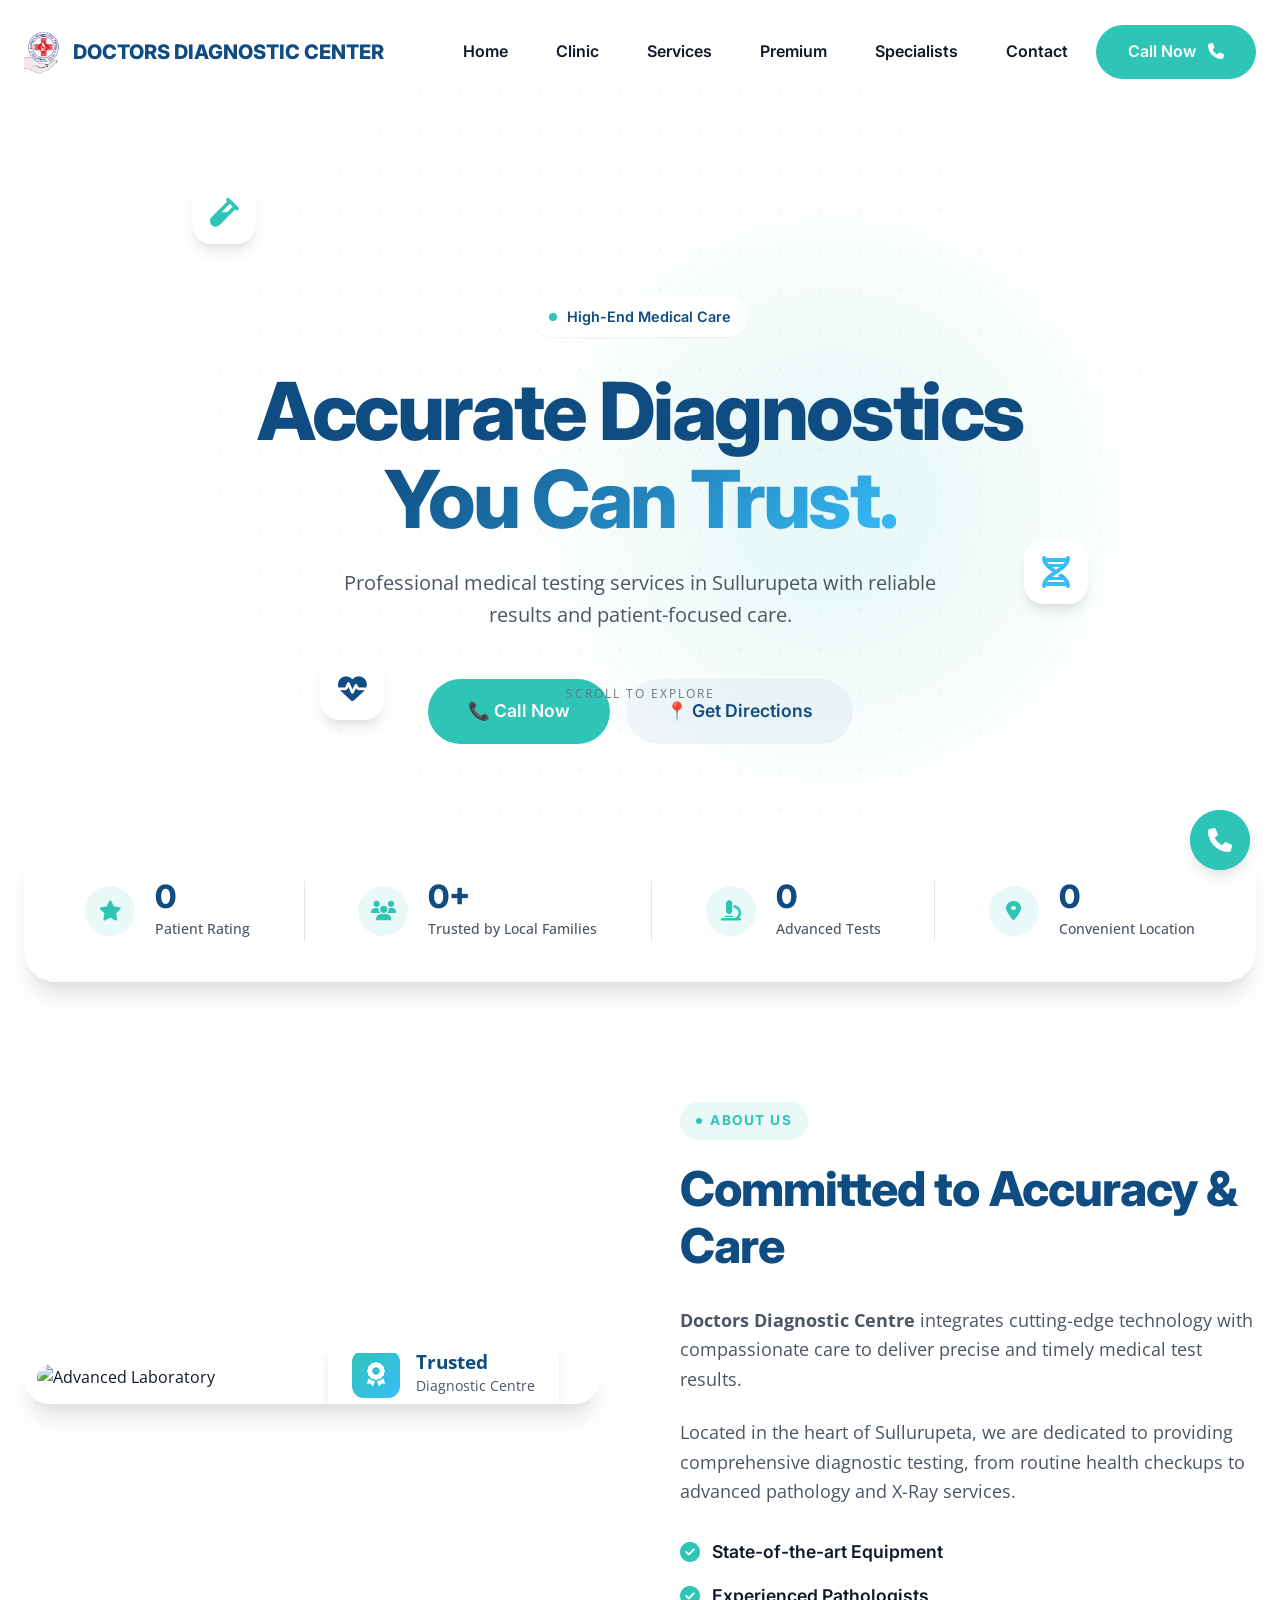
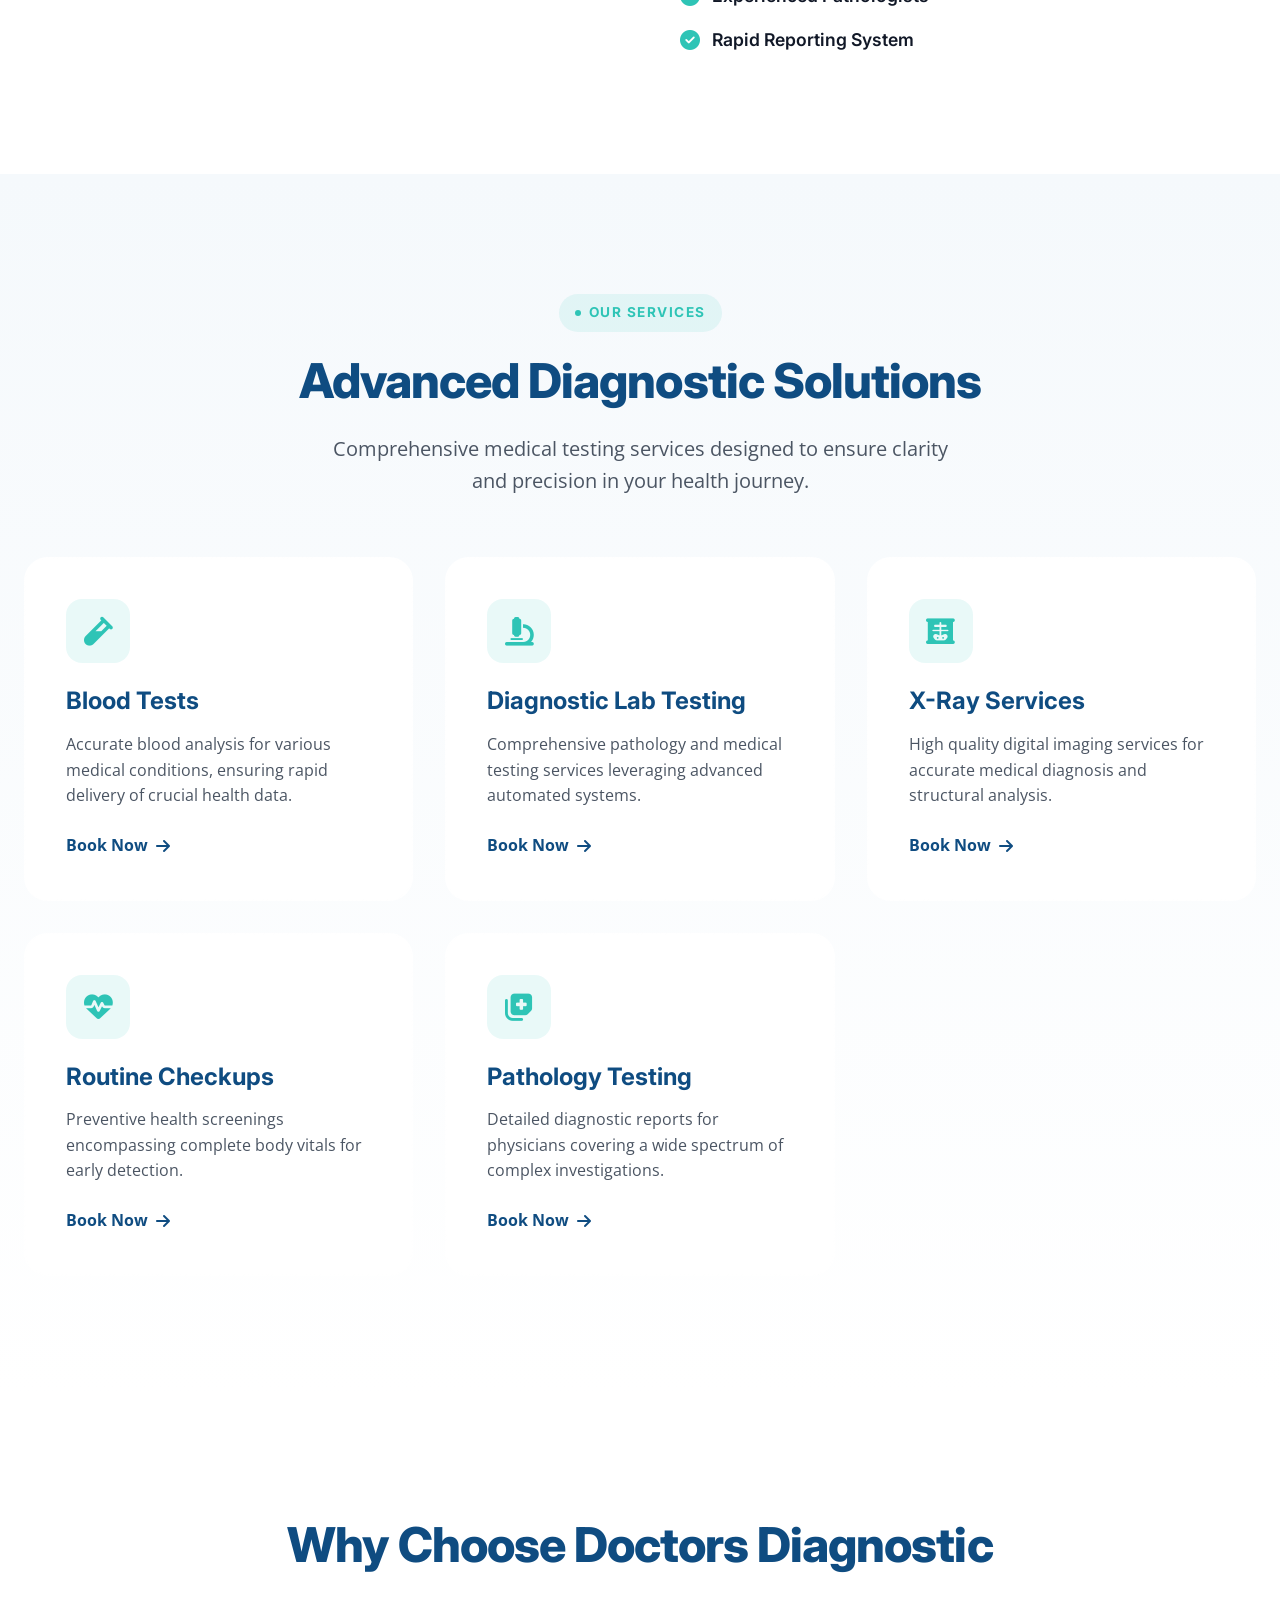
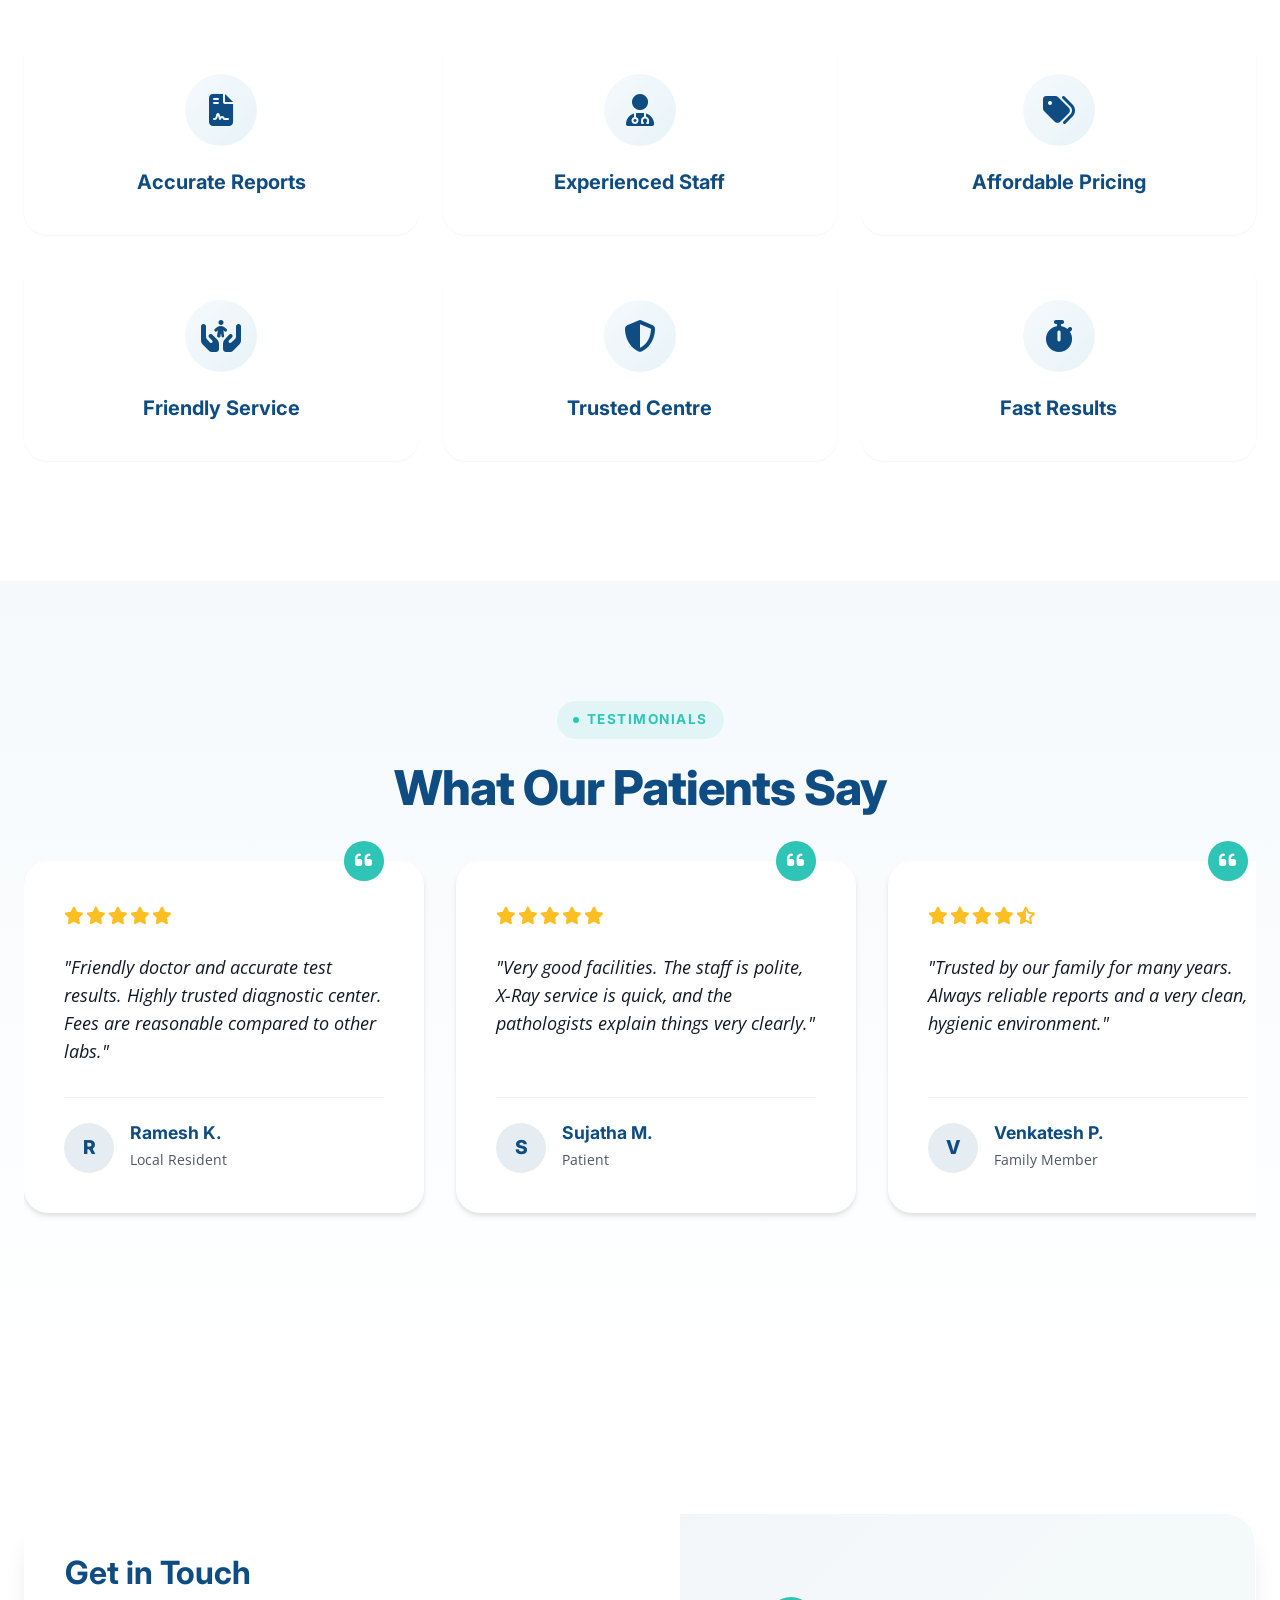
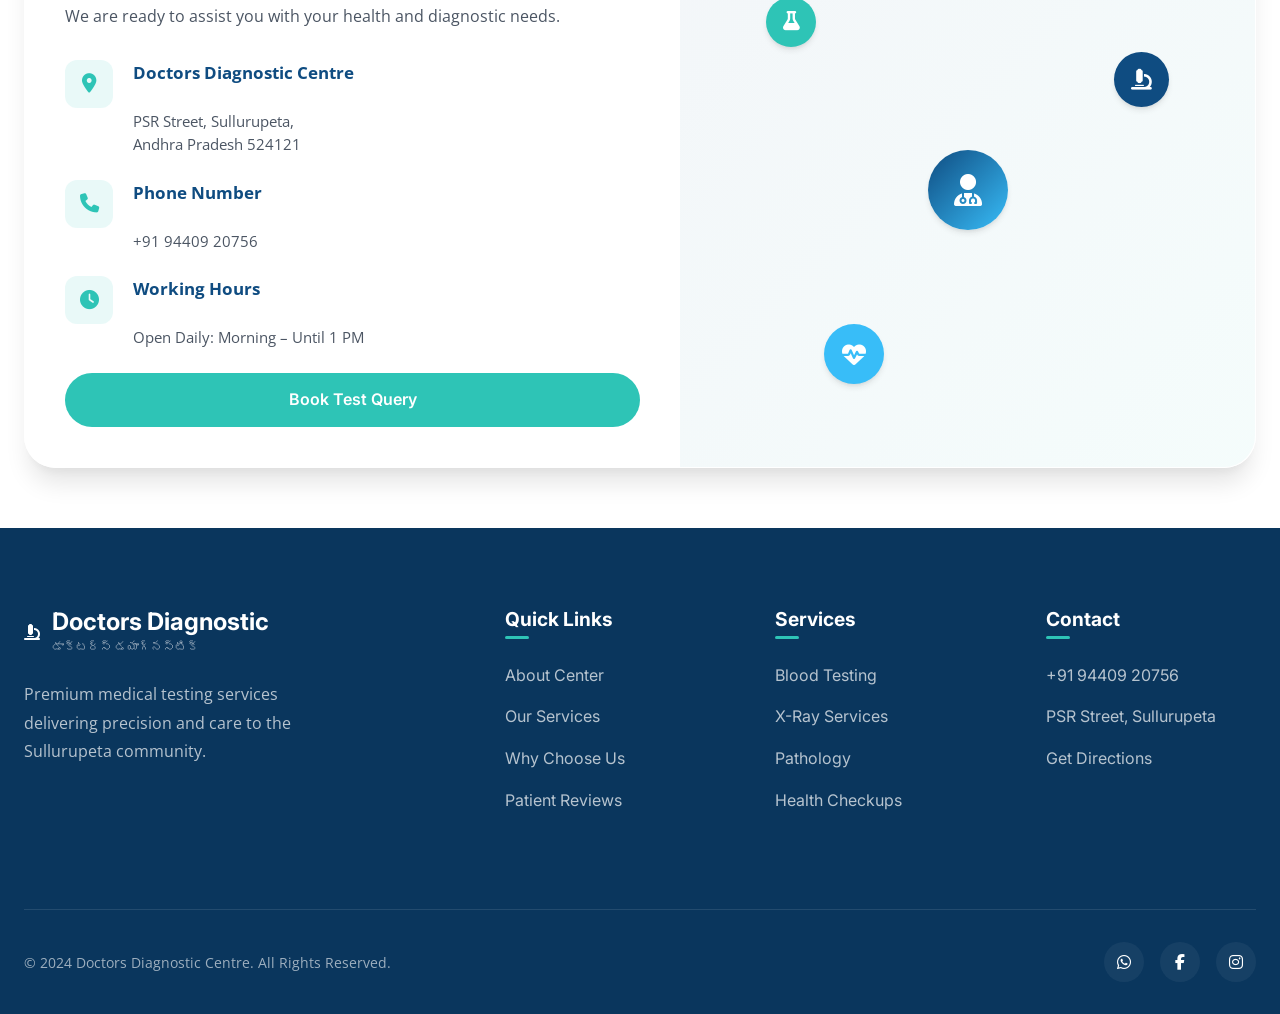
==== index.html @ 019872a3 "added code" ====
<!DOCTYPE html>
<html lang="en">
<head>
    <meta charset="UTF-8">
    <meta name="viewport" content="width=device-width, initial-scale=1.0">
    <title>Doctors Diagnostic Centre | Premium Diagnostic Services</title>
    <meta name="description" content="Trusted diagnostic center in Sullurupeta providing accurate test results and patient-friendly service.">
    
    <!-- Google Fonts -->
    <link rel="preconnect" href="https://fonts.googleapis.com">
    <link rel="preconnect" href="https://fonts.gstatic.com" crossorigin>
    <link href="https://fonts.googleapis.com/css2?family=Inter:wght@400;500;600;700;800&family=Open+Sans:wght@400;500;600&family=Poppins:wght@600;700;800&display=swap" rel="stylesheet">
    
    <!-- Font Awesome -->
    <link rel="stylesheet" href="https://cdnjs.cloudflare.com/ajax/libs/font-awesome/6.4.0/css/all.min.css">
    
    <!-- Custom CSS -->
    <link rel="stylesheet" href="styles.css">
</head>
<body>

    <!-- Smooth Scroll Container -->
    <div id="smooth-wrapper">
        <div id="smooth-content">

            <!-- Navigation -->
            <nav class="navbar" id="navbar">
                <div class="container nav-container">
                    <a href="index.html" class="logo">
                        <img src="images/ddc-logo-rb.png" alt="Doctors Diagnostic Centre" class="header-logo">
                        <span class="clinic-name">DOCTORS DIAGNOSTIC CENTER</span>
                    </a>
                    
                    <div class="nav-links">
                        <a href="index.html" class="nav-link">Home</a>
                        <a href="about.html" class="nav-link">Clinic</a>
                        <a href="services.html" class="nav-link">Services</a>
                        <a href="packages.html" class="nav-link">Premium</a>
                        <a href="specialists.html" class="nav-link">Specialists</a>
                        <a href="contact.html" class="nav-link">Contact</a>
                        <a href="tel:+919440920756" class="btn btn-primary nav-btn mobile-only-btn" style="display: none;">
                            <span class="btn-text">Call Now</span>
                            <span class="btn-icon"><i class="fa-solid fa-phone"></i></span>
                        </a>
                    </div>
        
                    <div class="nav-actions">
                        <a href="tel:+919440920756" class="btn btn-primary nav-btn desktop-btn">
                            <span class="btn-text">Call Now</span>
                            <span class="btn-icon"><i class="fa-solid fa-phone"></i></span>
                        </a>
                        <button class="mobile-menu-toggle" aria-label="Toggle Menu">
                            <i class="fa-solid fa-bars"></i>
                        </button>
                    </div>
                </div>
            </nav>

            <!-- Hero Section -->
            <section class="hero" id="home">
                <canvas id="hero-canvas"></canvas>
                <div class="hero-bg-overlay"></div>
                <div class="hero-glow"></div>
                
                <div class="container hero-container relative">
                    <div class="hero-content">
                        <div class="hero-badge reveal-item">
                            <span class="pulse-dot"></span> High-End Medical Care
                        </div>
                        <h1 class="hero-title reveal-text">
                            Accurate Diagnostics <br>
                            <span class="text-gradient">You Can Trust.</span>
                        </h1>
                        <p class="hero-subtitle reveal-item">
                            Professional medical testing services in Sullurupeta with reliable results and patient-focused care.
                        </p>
                        <div class="hero-buttons reveal-item">
                            <a href="tel:+919440920756" class="btn btn-primary btn-large glow-btn">
                                📞 Call Now
                            </a>
                            <a href="#contact" class="btn btn-secondary btn-large">
                                📍 Get Directions
                            </a>
                        </div>
                        
                        <div class="scroll-indicator">
                           SCROLL TO EXPLORE
                        </div>
                    </div>
                </div>
                
                <div class="floating-icons">
                    <div class="float-icon fi-1"><i class="fa-solid fa-vial"></i></div>
                    <div class="float-icon fi-2"><i class="fa-solid fa-dna"></i></div>
                    <div class="float-icon fi-3"><i class="fa-solid fa-heart-pulse"></i></div>
                </div>
            </section>

            <!-- Trust Bar -->
            <section class="trust-bar" id="trust-bar">
                <div class="container trust-container">
                    <div class="trust-stats">
                        <div class="stat-item">
                            <div class="stat-icon"><i class="fa-solid fa-star"></i></div>
                            <div class="stat-info">
                                <h3 class="counter" data-target="4.2">0</h3>
                                <p>Patient Rating</p>
                            </div>
                        </div>
                        <div class="stat-divider"></div>
                        <div class="stat-item">
                            <div class="stat-icon"><i class="fa-solid fa-users"></i></div>
                            <div class="stat-info">
                                <h3><span class="counter" data-target="5000">0</span>+</h3>
                                <p>Trusted by Local Families</p>
                            </div>
                        </div>
                        <div class="stat-divider"></div>
                        <div class="stat-item">
                            <div class="stat-icon"><i class="fa-solid fa-microscope"></i></div>
                            <div class="stat-info">
                                <h3 class="counter" data-target="100">0</h3>
                                <p>Advanced Tests</p>
                            </div>
                        </div>
                        <div class="stat-divider"></div>
                        <div class="stat-item">
                            <div class="stat-icon"><i class="fa-solid fa-location-dot"></i></div>
                            <div class="stat-info">
                                <h3 class="counter" data-target="1">0</h3>
                                <p>Convenient Location</p>
                            </div>
                        </div>
                    </div>
                </div>
            </section>

            <!-- About Section -->
            <section class="about section" id="about">
                <div class="container about-container">
                    <div class="about-image-wrapper">
                        <div class="about-card-glass">
                            <img src="https://images.unsplash.com/photo-1579154204601-01588f351e67?ixlib=rb-4.0.3&auto=format&fit=crop&w=800&q=80" alt="Advanced Laboratory" class="about-img">
                            <div class="experience-badge-modern">
                                <div class="badge-icon"><i class="fa-solid fa-award"></i></div>
                                <div class="badge-text">
                                    <strong>Trusted</strong>
                                    <span>Diagnostic Centre</span>
                                </div>
                            </div>
                        </div>
                    </div>
                    <div class="about-content">
                        <span class="section-tag section-reveal">About Us</span>
                        <h2 class="section-title section-reveal">Committed to Accuracy & Care</h2>
                        <div class="about-text section-reveal">
                            <p><strong>Doctors Diagnostic Centre</strong> integrates cutting-edge technology with compassionate care to deliver precise and timely medical test results.</p>
                            <p>Located in the heart of Sullurupeta, we are dedicated to providing comprehensive diagnostic testing, from routine health checkups to advanced pathology and X-Ray services.</p>
                        </div>
                        
                        <div class="feature-ticks section-reveal">
                            <div class="tick-item"><i class="fa-solid fa-circle-check"></i> State-of-the-art Equipment</div>
                            <div class="tick-item"><i class="fa-solid fa-circle-check"></i> Experienced Pathologists</div>
                            <div class="tick-item"><i class="fa-solid fa-circle-check"></i> Rapid Reporting System</div>
                        </div>
                    </div>
                </div>
            </section>

            <!-- Services Section -->
            <section class="services section bg-light-modern" id="services">
                <div class="container">
                    <div class="section-header text-center">
                        <span class="section-tag section-reveal">Our Services</span>
                        <h2 class="section-title section-reveal">Advanced Diagnostic Solutions</h2>
                        <p class="section-description section-reveal">Comprehensive medical testing services designed to ensure clarity and precision in your health journey.</p>
                    </div>
                    
                    <div class="services-grid">
                        <!-- Card 1 -->
                        <div class="service-card-premium service-anim">
                            <div class="card-glow"></div>
                            <div class="card-content-inner">
                                <div class="card-icon-modern">
                                    <i class="fa-solid fa-vial"></i>
                                </div>
                                <h3 class="card-title">Blood Tests</h3>
                                <p class="card-text">Accurate blood analysis for various medical conditions, ensuring rapid delivery of crucial health data.</p>
                                <a href="tel:+919440920756" class="card-link">Book Now <i class="fa-solid fa-arrow-right"></i></a>
                            </div>
                        </div>
                        
                        <!-- Card 2 -->
                        <div class="service-card-premium service-anim">
                            <div class="card-glow"></div>
                            <div class="card-content-inner">
                                <div class="card-icon-modern">
                                    <i class="fa-solid fa-microscope"></i>
                                </div>
                                <h3 class="card-title">Diagnostic Lab Testing</h3>
                                <p class="card-text">Comprehensive pathology and medical testing services leveraging advanced automated systems.</p>
                                <a href="tel:+919440920756" class="card-link">Book Now <i class="fa-solid fa-arrow-right"></i></a>
                            </div>
                        </div>
                        
                        <!-- Card 3 -->
                        <div class="service-card-premium service-anim">
                            <div class="card-glow"></div>
                            <div class="card-content-inner">
                                <div class="card-icon-modern">
                                    <i class="fa-solid fa-x-ray"></i>
                                </div>
                                <h3 class="card-title">X-Ray Services</h3>
                                <p class="card-text">High quality digital imaging services for accurate medical diagnosis and structural analysis.</p>
                                <a href="tel:+919440920756" class="card-link">Book Now <i class="fa-solid fa-arrow-right"></i></a>
                            </div>
                        </div>
                        
                        <!-- Card 4 -->
                        <div class="service-card-premium service-anim">
                            <div class="card-glow"></div>
                            <div class="card-content-inner">
                                <div class="card-icon-modern">
                                    <i class="fa-solid fa-heart-pulse"></i>
                                </div>
                                <h3 class="card-title">Routine Checkups</h3>
                                <p class="card-text">Preventive health screenings encompassing complete body vitals for early detection.</p>
                                <a href="tel:+919440920756" class="card-link">Book Now <i class="fa-solid fa-arrow-right"></i></a>
                            </div>
                        </div>
                        
                        <!-- Card 5 -->
                        <div class="service-card-premium service-anim">
                            <div class="card-glow"></div>
                            <div class="card-content-inner">
                                <div class="card-icon-modern">
                                    <i class="fa-solid fa-notes-medical"></i>
                                </div>
                                <h3 class="card-title">Pathology Testing</h3>
                                <p class="card-text">Detailed diagnostic reports for physicians covering a wide spectrum of complex investigations.</p>
                                <a href="tel:+919440920756" class="card-link">Book Now <i class="fa-solid fa-arrow-right"></i></a>
                            </div>
                        </div>
                    </div>
                </div>
            </section>

            <!-- Why Choose Us -->
            <section class="why-us section" id="why-choose-us">
                <div class="container">
                    <div class="section-header text-center">
                        <h2 class="section-title section-reveal">Why Choose Doctors Diagnostic</h2>
                    </div>
                    
                    <div class="features-animated-grid">
                        <div class="feature-block fb-anim">
                            <div class="fb-icon"><i class="fa-solid fa-file-contract"></i></div>
                            <h4>Accurate Reports</h4>
                        </div>
                        <div class="feature-block fb-anim">
                            <div class="fb-icon"><i class="fa-solid fa-user-doctor"></i></div>
                            <h4>Experienced Staff</h4>
                        </div>
                        <div class="feature-block fb-anim">
                            <div class="fb-icon"><i class="fa-solid fa-tags"></i></div>
                            <h4>Affordable Pricing</h4>
                        </div>
                        <div class="feature-block fb-anim">
                            <div class="fb-icon"><i class="fa-solid fa-hands-holding-child"></i></div>
                            <h4>Friendly Service</h4>
                        </div>
                        <div class="feature-block fb-anim">
                            <div class="fb-icon"><i class="fa-solid fa-shield-halved"></i></div>
                            <h4>Trusted Centre</h4>
                        </div>
                        <div class="feature-block fb-anim">
                            <div class="fb-icon"><i class="fa-solid fa-stopwatch"></i></div>
                            <h4>Fast Results</h4>
                        </div>
                    </div>
                </div>
            </section>

            <!-- Patient Reviews -->
            <section class="reviews section bg-light-modern" id="reviews">
                <div class="container">
                    <div class="section-header text-center">
                        <span class="section-tag section-reveal">Testimonials</span>
                        <h2 class="section-title section-reveal">What Our Patients Say</h2>
                    </div>
                    
                    <div class="reviews-carousel">
                        <div class="reviews-track">
                            <!-- Review 1 -->
                            <div class="review-card-modern">
                                <div class="quote-icon"><i class="fa-solid fa-quote-left"></i></div>
                                <div class="stars">
                                    <i class="fa-solid fa-star"></i><i class="fa-solid fa-star"></i><i class="fa-solid fa-star"></i><i class="fa-solid fa-star"></i><i class="fa-solid fa-star"></i>
                                </div>
                                <p class="review-text">"Friendly doctor and accurate test results. Highly trusted diagnostic center. Fees are reasonable compared to other labs."</p>
                                <div class="author">
                                    <div class="author-avatar">R</div>
                                    <div class="author-info">
                                        <h4>Ramesh K.</h4>
                                        <span>Local Resident</span>
                                    </div>
                                </div>
                            </div>
                            
                            <!-- Review 2 -->
                            <div class="review-card-modern">
                                <div class="quote-icon"><i class="fa-solid fa-quote-left"></i></div>
                                <div class="stars">
                                    <i class="fa-solid fa-star"></i><i class="fa-solid fa-star"></i><i class="fa-solid fa-star"></i><i class="fa-solid fa-star"></i><i class="fa-solid fa-star"></i>
                                </div>
                                <p class="review-text">"Very good facilities. The staff is polite, X-Ray service is quick, and the pathologists explain things very clearly."</p>
                                <div class="author">
                                    <div class="author-avatar">S</div>
                                    <div class="author-info">
                                        <h4>Sujatha M.</h4>
                                        <span>Patient</span>
                                    </div>
                                </div>
                            </div>

                            <!-- Review 3 -->
                            <div class="review-card-modern">
                                <div class="quote-icon"><i class="fa-solid fa-quote-left"></i></div>
                                <div class="stars">
                                    <i class="fa-solid fa-star"></i><i class="fa-solid fa-star"></i><i class="fa-solid fa-star"></i><i class="fa-solid fa-star"></i><i class="fa-solid fa-star-half-stroke"></i>
                                </div>
                                <p class="review-text">"Trusted by our family for many years. Always reliable reports and a very clean, hygienic environment."</p>
                                <div class="author">
                                    <div class="author-avatar">V</div>
                                    <div class="author-info">
                                        <h4>Venkatesh P.</h4>
                                        <span>Family Member</span>
                                    </div>
                                </div>
                            </div>
                        </div>
                    </div>
                </div>
            </section>

            <!-- Contact Section -->
            <section class="contact-section section" id="contact">
                <div class="container">
                    <div class="contact-glass-container">
                        <div class="contact-info-panel">
                            <h2>Get in Touch</h2>
                            <p>We are ready to assist you with your health and diagnostic needs.</p>
                            
                            <div class="contact-details-list">
                                <div class="cd-item">
                                    <div class="cd-icon"><i class="fa-solid fa-location-dot"></i></div>
                                    <div class="cd-text">
                                        <strong>Doctors Diagnostic Centre</strong><br>
                                        PSR Street, Sullurupeta,<br>
                                        Andhra Pradesh 524121
                                    </div>
                                </div>
                                
                                <div class="cd-item">
                                    <div class="cd-icon"><i class="fa-solid fa-phone"></i></div>
                                    <div class="cd-text">
                                        <strong>Phone Number</strong><br>
                                        <a href="tel:+919440920756">+91 94409 20756</a>
                                    </div>
                                </div>

                                <div class="cd-item">
                                    <div class="cd-icon"><i class="fa-solid fa-clock"></i></div>
                                    <div class="cd-text">
                                        <strong>Working Hours</strong><br>
                                        Open Daily: Morning – Until 1 PM
                                    </div>
                                </div>
                            </div>
                            
                            <a href="services.html#booking" class="btn btn-primary btn-full glow-btn mt-6">
                                Book Test Query
                            </a>
                        </div>
                        
                        <div class="home-contact-animated">
                            <div class="animated-icon-group">
                                <div class="pulse-ring-large text-secondary"></div>
                                <div class="icon-circle main-circle">
                                    <i class="fa-solid fa-user-doctor"></i>
                                </div>
                                <div class="icon-circle float-circle-1">
                                    <i class="fa-solid fa-flask"></i>
                                </div>
                                <div class="icon-circle float-circle-2">
                                    <i class="fa-solid fa-heart-pulse"></i>
                                </div>
                                <div class="icon-circle float-circle-3">
                                    <i class="fa-solid fa-microscope"></i>
                                </div>
                            </div>
                        </div>
                    </div>
                </div>
            </section>

            <!-- Footer -->
            <footer class="footer-modern">
                <div class="container">
                    <div class="footer-grid">
                        <div class="footer-brand">
                            <a href="#" class="logo">
                                <i class="fa-solid fa-microscope"></i>
                                <div class="logo-text">
                                    <h3>Doctors Diagnostic</h3>
                                    <span>డాక్టర్స్ డయాగ్నస్టిక్</span>
                                </div>
                            </a>
                            <p>Premium medical testing services delivering precision and care to the Sullurupeta community.</p>
                        </div>
                        
                        <div class="footer-links-col">
                            <h4>Quick Links</h4>
                            <a href="about.html">About Center</a>
                            <a href="services.html">Our Services</a>
                            <a href="index.html#why-choose-us">Why Choose Us</a>
                            <a href="index.html#reviews">Patient Reviews</a>
                        </div>
                        
                        <div class="footer-links-col">
                            <h4>Services</h4>
                            <a href="services.html">Blood Testing</a>
                            <a href="services.html">X-Ray Services</a>
                            <a href="services.html">Pathology</a>
                            <a href="packages.html">Health Checkups</a>
                        </div>
                        
                        <div class="footer-links-col">
                            <h4>Contact</h4>
                            <a href="tel:+919440920756">+91 94409 20756</a>
                            <a href="contact.html">PSR Street, Sullurupeta</a>
                            <a href="contact.html">Get Directions</a>
                        </div>
                    </div>
                    
                    <div class="footer-bottom">
                        <p>&copy; 2024 Doctors Diagnostic Centre. All Rights Reserved.</p>
                        <div class="social-links-minimal">
                            <a href="#"><i class="fa-brands fa-whatsapp"></i></a>
                            <a href="#"><i class="fa-brands fa-facebook-f"></i></a>
                            <a href="#"><i class="fa-brands fa-instagram"></i></a>
                        </div>
                    </div>
                </div>
            </footer>
        
        </div> <!-- End smooth-content -->
    </div> <!-- End smooth-wrapper -->

    <!-- Floating Call Button -->
    <a href="tel:+919440920756" class="floating-call-btn" aria-label="Call Now">
        <div class="pulse-ring"></div>
        <i class="fa-solid fa-phone"></i>
    </a>

    <!-- Scripts -->
    <script src="https://unpkg.com/@studio-freight/lenis@1.0.39/dist/lenis.min.js"></script>
    <script src="https://cdnjs.cloudflare.com/ajax/libs/gsap/3.12.5/gsap.min.js"></script>
    <script src="https://cdnjs.cloudflare.com/ajax/libs/gsap/3.12.5/ScrollTrigger.min.js"></script>
    <script src="https://cdnjs.cloudflare.com/ajax/libs/three.js/r128/three.min.js"></script>
    <script src="script.js"></script>
</body>
</html>
---- styles.css ----
/* ==========================================================================
   CSS Variables & Reset & Core
   ========================================================================== */

   :root {
    /* Colors */
    --primary: #0F4C81;
    --primary-dark: #0A365D;
    --secondary: #2EC4B6;
    --secondary-hover: #26A397;
    --bg-white: #FFFFFF;
    --bg-light: #F5F9FC;
    --text-dark: #111827;
    --text-muted: #4B5563;
    --accent: #38BDF8;
    
    /* Typography */
    --font-heading: 'Inter', sans-serif;
    --font-heading-alt: 'Poppins', sans-serif;
    --font-body: 'Open Sans', sans-serif;
    
    /* Shadows */
    --shadow-sm: 0 1px 2px 0 rgba(0, 0, 0, 0.05);
    --shadow-md: 0 4px 6px -1px rgba(0, 0, 0, 0.1), 0 2px 4px -1px rgba(0, 0, 0, 0.06);
    --shadow-lg: 0 10px 15px -3px rgba(0, 0, 0, 0.1), 0 4px 6px -2px rgba(0, 0, 0, 0.05);
    --shadow-xl: 0 20px 25px -5px rgba(0, 0, 0, 0.1), 0 10px 10px -5px rgba(0, 0, 0, 0.04);
    --shadow-glow: 0 0 20px rgba(46, 196, 182, 0.4);
    
    /* Radii */
    --radius-md: 12px;
    --radius-lg: 24px;
    --radius-xl: 32px;
    
    /* Transitions */
    --transition: all 0.4s cubic-bezier(0.25, 1, 0.5, 1);
}

html.lenis {
    height: auto;
}
.lenis.lenis-smooth {
    scroll-behavior: auto !important;
}
.lenis.lenis-smooth [data-lenis-prevent] {
    overscroll-behavior: contain;
}
.lenis.lenis-stopped {
    overflow: hidden;
}
.lenis.lenis-scrolling iframe {
    pointer-events: none;
}

* {
    margin: 0;
    padding: 0;
    box-sizing: border-box;
    -webkit-font-smoothing: antialiased;
    -moz-osx-font-smoothing: grayscale;
}

body {
    font-family: var(--font-body);
    color: var(--text-dark);
    background-color: var(--bg-white);
    line-height: 1.6;
    overflow-x: hidden;
}

h1, h2, h3, h4, h5, h6 {
    font-family: var(--font-heading);
    color: var(--primary);
    line-height: 1.2;
    font-weight: 700;
}

a {
    text-decoration: none;
    color: inherit;
    transition: var(--transition);
}

img {
    max-width: 100%;
    height: auto;
    display: block;
}

.container {
    max-width: 1280px;
    margin: 0 auto;
    padding: 0 24px;
}

.section {
    padding: 120px 0;
    position: relative;
}

.bg-light-modern {
    background: linear-gradient(180deg, var(--bg-light) 0%, rgba(245, 249, 252, 0) 100%);
}

.text-center { text-align: center; }
.relative { position: relative; }
.mt-6 { margin-top: 24px; }

/* ==========================================================================
   Buttons
   ========================================================================== */

.btn {
    display: inline-flex;
    align-items: center;
    justify-content: center;
    gap: 12px;
    padding: 14px 32px;
    border-radius: 100px;
    font-family: var(--font-heading);
    font-weight: 600;
    font-size: 1rem;
    cursor: pointer;
    border: none;
    transition: var(--transition);
    position: relative;
    overflow: hidden;
}

.btn-primary {
    background-color: var(--secondary);
    color: var(--bg-white);
}

.btn-primary:hover {
    background-color: var(--secondary-hover);
    transform: translateY(-2px);
    box-shadow: var(--shadow-glow);
}

.btn-secondary {
    background-color: rgba(15, 76, 129, 0.05);
    color: var(--primary);
    backdrop-filter: blur(10px);
}

.btn-secondary:hover {
    background-color: rgba(15, 76, 129, 0.1);
    transform: translateY(-2px);
}

.btn-large {
    padding: 18px 40px;
    font-size: 1.1rem;
}

.btn-full { width: 100%; }

/* ==========================================================================
   Typography Utilities
   ========================================================================== */

.text-gradient {
    background: linear-gradient(135deg, var(--primary) 0%, var(--accent) 100%);
    -webkit-background-clip: text;
    -webkit-text-fill-color: transparent;
    background-clip: text;
}

.section-tag {
    display: inline-flex;
    align-items: center;
    gap: 8px;
    padding: 8px 16px;
    background: rgba(46, 196, 182, 0.1);
    color: var(--secondary);
    border-radius: 100px;
    font-family: var(--font-heading);
    font-size: 0.85rem;
    font-weight: 700;
    text-transform: uppercase;
    letter-spacing: 1.5px;
    margin-bottom: 20px;
}

.section-tag::before {
    content: '';
    width: 6px;
    height: 6px;
    background-color: var(--secondary);
    border-radius: 50%;
}

.section-title {
    font-size: 3rem;
    font-weight: 800;
    letter-spacing: -0.02em;
    margin-bottom: 24px;
}

.section-description {
    font-size: 1.25rem;
    color: var(--text-muted);
    max-width: 640px;
    margin: 0 auto 60px;
    line-height: 1.6;
}

/* ==========================================================================
   Navigation
   ========================================================================== */

.navbar {
    position: fixed;
    top: 0;
    left: 0;
    width: 100%;
    z-index: 1000;
    padding: 24px 0;
    transition: all 0.4s ease;
    background: transparent;
}

.navbar.scrolled {
    padding: 16px 0;
    background: var(--bg-white);
    box-shadow: 0 10px 30px rgba(0, 0, 0, 0.05);
}

.nav-container {
    display: flex;
    justify-content: space-between;
    align-items: center;
    gap: 24px;
}

.logo {
    display: flex;
    align-items: center;
    gap: 12px;
    margin-right: auto;
}

.logo-icon-wrapper {
    width: 48px;
    height: 48px;
    background: linear-gradient(135deg, var(--primary) 0%, var(--accent) 100%);
    border-radius: 12px;
    display: flex;
    align-items: center;
    justify-content: center;
    color: white;
    font-size: 1.5rem;
    box-shadow: var(--shadow-md);
}

.logo-text h1 {
    font-family: var(--font-heading-alt);
    font-size: 1.25rem;
    margin: 0;
    color: var(--primary);
    letter-spacing: -0.01em;
}

.logo-text span {
    font-size: 0.75rem;
    color: var(--text-muted);
    font-weight: 500;
    display: block;
}

.header-logo {
    max-height: 56px;
    width: auto;
    object-fit: contain;
    transition: var(--transition);
}

@media (max-width: 768px) {
    .header-logo {
        max-height: 44px;
    }
}

.nav-links {
    display: flex;
    gap: 40px;
    align-items: center;
}

.nav-link {
    font-family: var(--font-heading);
    font-weight: 600;
    color: var(--text-dark);
    font-size: 1rem;
    position: relative;
    padding: 8px 4px;
    transition: color 0.3s ease;
}

.nav-link::after {
    content: '';
    position: absolute;
    bottom: 0px;
    left: 0;
    width: 0%;
    height: 2px;
    background-color: var(--secondary);
    transition: var(--transition);
    border-radius: 2px;
}

.nav-link:hover { color: var(--secondary); }
.nav-link:hover::after { width: 100%; }

.clinic-name {
    font-family: var(--font-heading);
    font-weight: 800;
    font-size: 1.25rem;
    color: var(--primary);
    white-space: nowrap;
    display: flex;
    align-items: center;
}

@media (max-width: 480px) {
    .clinic-name {
        font-size: 1rem;
    }
}

.nav-actions { display: flex; align-items: center; gap: 16px; }

.mobile-menu-toggle {
    display: none;
    font-size: 1.5rem;
    background: none;
    border: none;
    cursor: pointer;
    color: var(--text-dark);
}

/* ==========================================================================
   Hero Section
   ========================================================================== */

.hero {
    min-height: 100vh;
    display: flex;
    align-items: center;
    position: relative;
    padding-top: 140px;
    overflow: hidden;
    background-color: var(--bg-white);
}

.hero::before {
    content: "";
    position: absolute;
    width: 100%;
    height: 100%;
    background-image: radial-gradient(#2EC4B6 1px, transparent 1px);
    background-size: 40px 40px;
    opacity: 0.15;
    animation: moveParticles 20s linear infinite;
    z-index: 1;
    pointer-events: none;
}

@keyframes moveParticles {
    0% { background-position: 0 0; }
    100% { background-position: 200px 200px; }
}

#hero-canvas {
    position: absolute;
    top: 0;
    left: 0;
    width: 100%;
    height: 100%;
    z-index: 1;
    pointer-events: none;
}

.hero-bg-overlay {
    position: absolute;
    top: 0;
    left: 0;
    width: 100%;
    height: 100%;
    background: radial-gradient(circle at center, transparent 0%, rgba(255,255,255,0.8) 100%);
    z-index: 2;
}

.hero-glow {
    position: absolute;
    top: 20%;
    right: 10%;
    width: 50vw;
    height: 50vw;
    background: radial-gradient(circle, rgba(46, 196, 182, 0.15) 0%, transparent 70%);
    filter: blur(60px);
    z-index: 2;
    border-radius: 50%;
}

.hero-container {
    z-index: 5;
    position: relative;
    display: flex;
    justify-content: center;
    text-align: center;
}

.hero-content {
    max-width: 800px;
    display: flex;
    flex-direction: column;
    align-items: center;
}

.hero-badge {
    display: inline-flex;
    align-items: center;
    gap: 10px;
    padding: 8px 16px;
    background: rgba(255, 255, 255, 0.8);
    backdrop-filter: blur(10px);
    border: 1px solid rgba(255, 255, 255, 0.4);
    border-radius: 100px;
    font-family: var(--font-heading);
    font-weight: 600;
    font-size: 0.9rem;
    color: var(--primary);
    box-shadow: var(--shadow-sm);
    margin-bottom: 30px;
}

.pulse-dot {
    width: 8px;
    height: 8px;
    background-color: var(--secondary);
    border-radius: 50%;
    box-shadow: 0 0 0 0 rgba(46, 196, 182, 0.7);
    animation: pulse 2s infinite;
}

@keyframes pulse {
    0% { transform: scale(0.95); box-shadow: 0 0 0 0 rgba(46, 196, 182, 0.7); }
    70% { transform: scale(1); box-shadow: 0 0 0 10px rgba(46, 196, 182, 0); }
    100% { transform: scale(0.95); box-shadow: 0 0 0 0 rgba(46, 196, 182, 0); }
}

.hero-title {
    font-size: 5rem;
    font-weight: 800;
    line-height: 1.1;
    letter-spacing: -0.03em;
    margin-bottom: 24px;
}

.hero-subtitle {
    font-size: 1.25rem;
    color: var(--text-muted);
    margin-bottom: 48px;
    max-width: 600px;
}

.hero-buttons {
    display: flex;
    gap: 16px;
    justify-content: center;
}

.hero-buttons a {
    transition: all .3s ease;
}

.hero-buttons a:hover {
    transform: translateY(-3px);
    box-shadow: 0 10px 25px rgba(0,0,0,0.15);
}

.floating-icons {
    position: absolute;
    width: 100%;
    height: 100%;
    top: 0;
    left: 0;
    z-index: 3;
    pointer-events: none;
}

.float-icon {
    position: absolute;
    width: 64px;
    height: 64px;
    background: rgba(255, 255, 255, 0.9);
    border: 1px solid rgba(255, 255, 255, 0.5);
    backdrop-filter: blur(10px);
    border-radius: 20px;
    display: flex;
    align-items: center;
    justify-content: center;
    font-size: 1.8rem;
    color: var(--secondary);
    box-shadow: var(--shadow-lg);
}

.fi-1 { top: 20%; left: 15%; animation: floatY 6s ease-in-out infinite; }
.fi-2 { top: 60%; right: 15%; animation: floatY 7s ease-in-out infinite 1s; font-size: 2rem; color: var(--accent); }
.fi-3 { bottom: 20%; left: 25%; animation: floatY 8s ease-in-out infinite 2s; color: var(--primary); }

@keyframes floatY {
    0% { transform: translateY(0) rotate(0deg); }
    50% { transform: translateY(-20px) rotate(5deg); }
    100% { transform: translateY(0) rotate(0deg); }
}

.scroll-indicator {
    position: absolute;
    bottom: 40px;
    left: 50%;
    transform: translateX(-50%);
    font-size: 12px;
    letter-spacing: 2px;
    color: #6B7280;
    animation: bounceScroll 2s infinite;
}

@keyframes bounceScroll {
    0%,100% {
        transform: translate(-50%,0);
    }
    50% {
        transform: translate(-50%,8px);
    }
}

/* ==========================================================================
   Trust Bar
   ========================================================================== */

.trust-bar {
    padding: 0;
    margin-top: -60px;
    position: relative;
    z-index: 20;
}

.trust-stats {
    display: flex;
    justify-content: space-between;
    align-items: center;
    background: rgba(255, 255, 255, 0.9);
    backdrop-filter: blur(20px);
    -webkit-backdrop-filter: blur(20px);
    border: 1px solid rgba(255, 255, 255, 0.4);
    border-radius: var(--radius-xl);
    padding: 40px 60px;
    box-shadow: var(--shadow-xl);
}

.stat-item {
    display: flex;
    align-items: center;
    gap: 20px;
}

.stat-icon {
    width: 50px;
    height: 50px;
    border-radius: 50%;
    background-color: rgba(46, 196, 182, 0.1);
    color: var(--secondary);
    display: flex;
    align-items: center;
    justify-content: center;
    font-size: 1.25rem;
}

.stat-info h3 {
    font-size: 2rem;
    font-weight: 800;
    color: var(--primary);
    margin-bottom: 4px;
    line-height: 1;
}

.stat-info p {
    font-size: 0.9rem;
    color: var(--text-muted);
    font-weight: 500;
}

.stat-divider {
    width: 1px;
    height: 60px;
    background-color: rgba(0, 0, 0, 0.1);
}

/* ==========================================================================
   About Section
   ========================================================================== */

.about-container {
    display: grid;
    grid-template-columns: 1fr 1fr;
    gap: 80px;
    align-items: center;
}

.about-image-wrapper {
    position: relative;
}

.about-card-glass {
    position: relative;
    border-radius: var(--radius-xl);
    overflow: hidden;
    padding: 12px;
    background: rgba(255, 255, 255, 0.4);
    backdrop-filter: blur(20px);
    border: 1px solid rgba(255, 255, 255, 0.6);
    box-shadow: var(--shadow-xl);
}

.about-img {
    border-radius: var(--radius-lg);
    width: 100%;
    object-fit: cover;
}

.experience-badge-modern {
    position: absolute;
    bottom: -20px;
    right: 40px;
    background: var(--bg-white);
    padding: 24px;
    border-radius: var(--radius-lg);
    box-shadow: var(--shadow-lg);
    display: flex;
    align-items: center;
    gap: 16px;
    z-index: 10;
}

.badge-icon {
    width: 48px;
    height: 48px;
    background: linear-gradient(135deg, var(--secondary) 0%, var(--accent) 100%);
    border-radius: 12px;
    color: white;
    display: flex;
    align-items: center;
    justify-content: center;
    font-size: 1.5rem;
}

.badge-text strong {
    display: block;
    font-size: 1.2rem;
    color: var(--primary);
    line-height: 1.2;
}

.badge-text span {
    font-size: 0.9rem;
    color: var(--text-muted);
}

.about-content .section-title { font-size: 3rem; margin-bottom: 30px; }
.about-text p { font-size: 1.15rem; color: var(--text-muted); margin-bottom: 24px; }

.feature-ticks { display: flex; flex-direction: column; gap: 16px; margin-top: 32px; }
.tick-item { display: flex; align-items: center; gap: 12px; font-weight: 600; font-family: var(--font-heading); font-size: 1.1rem; }
.tick-item i { color: var(--secondary); font-size: 1.25rem; }

/* ==========================================================================
   Services Section
   ========================================================================== */

.services-grid {
    display: grid;
    grid-template-columns: repeat(3, 1fr);
    gap: 32px;
}

/* Ensure bottom row items are centered if they don't fill the row */
.service-card-premium:nth-child(4) { grid-column: 1 / 2; }
.service-card-premium:nth-child(5) { grid-column: 2 / 3; }

.service-card-premium {
    position: relative;
    background-color: var(--bg-white);
    border-radius: var(--radius-lg);
    padding: 2px; /* For animated border */
    overflow: hidden;
    transition: var(--transition);
}

.service-card-premium::before {
    content: "";
    position: absolute;
    top: 0; left: 0; right: 0; bottom: 0;
    border-radius: var(--radius-lg);
    padding: 2px;
    background: linear-gradient(135deg, rgba(255,255,255,0.8), rgba(255,255,255,0.2));
    -webkit-mask: linear-gradient(#fff 0 0) content-box, linear-gradient(#fff 0 0);
    mask: linear-gradient(#fff 0 0) content-box, linear-gradient(#fff 0 0);
    -webkit-mask-composite: xor;
    mask-composite: exclude;
    transition: var(--transition);
}

.service-card-premium:hover::before {
    background: linear-gradient(135deg, var(--secondary), var(--accent));
}

.service-card-premium:hover {
    transform: translateY(-10px);
    box-shadow: var(--shadow-xl);
}

.card-glow {
    position: absolute;
    top: 0;
    left: 0;
    width: 100%;
    height: 100%;
    background: radial-gradient(circle at top right, rgba(46, 196, 182, 0.1) 0%, transparent 60%);
    opacity: 0;
    transition: var(--transition);
}

.service-card-premium:hover .card-glow { opacity: 1; }

.card-content-inner {
    background: var(--bg-white);
    border-radius: calc(var(--radius-lg) - 2px);
    padding: 40px;
    height: 100%;
    position: relative;
    z-index: 2;
    display: flex;
    flex-direction: column;
}

.card-icon-modern {
    width: 64px;
    height: 64px;
    background: rgba(46, 196, 182, 0.1);
    color: var(--secondary);
    border-radius: 16px;
    display: flex;
    align-items: center;
    justify-content: center;
    font-size: 1.8rem;
    margin-bottom: 24px;
    transition: var(--transition);
}

.service-card-premium:hover .card-icon-modern {
    background: var(--secondary);
    color: var(--bg-white);
    transform: rotateY(180deg);
}

.card-title { font-size: 1.5rem; margin-bottom: 16px; }
.card-text { color: var(--text-muted); flex-grow: 1; margin-bottom: 24px; }
.card-link { display: inline-flex; align-items: center; gap: 8px; font-weight: 700; color: var(--primary); }
.card-link i { transition: transform 0.3s ease; }
.service-card-premium:hover .card-link { color: var(--secondary); }
.service-card-premium:hover .card-link i { transform: translateX(5px); }

/* ==========================================================================
   Why Choose Us
   ========================================================================== */

.features-animated-grid {
    display: grid;
    grid-template-columns: repeat(3, 1fr);
    gap: 24px;
    margin-top: 60px;
}

.feature-block {
    display: flex;
    flex-direction: column;
    align-items: center;
    text-align: center;
    padding: 40px;
    background: rgba(255, 255, 255, 0.6);
    border: 1px solid rgba(255, 255, 255, 0.8);
    backdrop-filter: blur(10px);
    border-radius: var(--radius-lg);
    box-shadow: var(--shadow-sm);
    transition: var(--transition);
    position: relative;
    overflow: hidden;
}

.feature-block:hover {
    background: var(--bg-white);
    box-shadow: var(--shadow-xl);
    transform: translateY(-5px);
}

.fb-icon {
    width: 72px;
    height: 72px;
    background: linear-gradient(135deg, var(--bg-light) 0%, #E8F4F8 100%);
    color: var(--primary);
    border-radius: 50%;
    display: flex;
    align-items: center;
    justify-content: center;
    font-size: 2rem;
    margin-bottom: 24px;
    transition: var(--transition);
}

.feature-block:hover .fb-icon {
    background: linear-gradient(135deg, var(--secondary) 0%, var(--accent) 100%);
    color: var(--bg-white);
}

.feature-block h4 { font-size: 1.25rem; font-weight: 700; }

/* ==========================================================================
   Patient Reviews
   ========================================================================== */

.reviews-carousel {
    display: flex;
    overflow-x: auto;
    gap: 32px;
    padding: 20px 0 60px;
    scroll-snap-type: x mandatory;
    scrollbar-width: none;
    -ms-overflow-style: none;
}
.reviews-carousel::-webkit-scrollbar { display: none; }

.reviews-track {
    display: flex;
    gap: 32px;
    min-width: min-content;
}

.review-card-modern {
    width: 400px;
    background: var(--bg-white);
    border-radius: var(--radius-lg);
    padding: 40px;
    box-shadow: var(--shadow-md);
    scroll-snap-align: center;
    position: relative;
    display: flex;
    flex-direction: column;
}

.quote-icon {
    position: absolute;
    top: -20px;
    right: 40px;
    width: 40px;
    height: 40px;
    background: var(--secondary);
    color: white;
    border-radius: 50%;
    display: flex;
    align-items: center;
    justify-content: center;
    font-size: 1.2rem;
    box-shadow: var(--shadow-sm);
}

.stars { color: #FBBF24; font-size: 1.1rem; margin-bottom: 24px; letter-spacing: 2px;}

.review-text {
    font-size: 1.1rem;
    color: var(--text-dark);
    font-style: italic;
    flex-grow: 1;
    margin-bottom: 32px;
}

.author { display: flex; align-items: center; gap: 16px; border-top: 1px solid rgba(0,0,0,0.05); padding-top: 24px;}
.author-avatar { width: 50px; height: 50px; background: rgba(15, 76, 129, 0.1); color: var(--primary); border-radius: 50%; display: flex; align-items: center; justify-content: center; font-family: var(--font-heading); font-weight: 800; font-size: 1.2rem; }
.author-info h4 { font-size: 1.1rem; margin-bottom: 4px; }
.author-info span { font-size: 0.9rem; color: var(--text-muted); }

/* ==========================================================================
   Contact Section
   ========================================================================== */

.contact-section { padding-bottom: 0; }

.contact-glass-container {
    display: flex;
    background: rgba(255, 255, 255, 0.9);
    backdrop-filter: blur(20px);
    border: 1px solid rgba(255, 255, 255, 0.5);
    border-radius: var(--radius-xl);
    box-shadow: var(--shadow-xl);
    overflow: hidden;
    margin-bottom: 60px; /* Space above footer */
    position: relative;
    z-index: 10;
}

.contact-info-panel { flex: 1; padding: 40px; background: var(--bg-white); }
.contact-info-panel h2 { font-size: 2rem; margin-bottom: 12px; }
.contact-info-panel p { color: var(--text-muted); margin-bottom: 30px; font-size: 1rem; }

.contact-details-list { display: flex; flex-direction: column; gap: 24px; }
.cd-item { display: flex; gap: 20px; align-items: flex-start; }
.cd-icon { width: 48px; height: 48px; background: rgba(46, 196, 182, 0.1); color: var(--secondary); border-radius: 12px; display: flex; align-items: center; justify-content: center; font-size: 1.2rem; flex-shrink: 0;}
.cd-text { font-size: 0.95rem; color: var(--text-muted); line-height: 1.5; }
.cd-text strong { color: var(--primary); display: block; margin-bottom: 2px; font-size: 1.05rem; }
.cd-text a:hover { color: var(--secondary); }

.contact-map-panel { flex: 1; min-height: 480px; position: relative; }

.home-contact-animated { flex: 1; position: relative; background: var(--bg-white); display: flex; align-items: center; justify-content: center; min-height: 350px; background: linear-gradient(135deg, rgba(15,76,129,0.05), rgba(46,196,182,0.05)); overflow: hidden; }
.animated-icon-group { position: relative; width: 100%; height: 100%; display: flex; align-items: center; justify-content: center; }
.pulse-ring-large { position: absolute; width: 150px; height: 150px; border-radius: 50%; border: 2px solid var(--secondary); opacity: 0; animation: expandPulse 3s cubic-bezier(0,0,0.2,1) infinite; }

.icon-circle { display: flex; align-items: center; justify-content: center; border-radius: 50%; color: white; position: absolute; box-shadow: var(--shadow-md); transition: transform 0.3s; }
.icon-circle:hover { transform: scale(1.1); }
.main-circle { width: 80px; height: 80px; background: linear-gradient(135deg, var(--primary), var(--accent)); font-size: 2rem; z-index: 2; animation: floatMain 4s ease-in-out infinite; }
.float-circle-1 { width: 50px; height: 50px; background: var(--secondary); font-size: 1.2rem; top: 15%; left: 15%; animation: float 5s ease-in-out infinite 0.5s; }
.float-circle-2 { width: 60px; height: 60px; background: var(--accent); font-size: 1.5rem; bottom: 15%; left: 25%; animation: float 6s ease-in-out infinite 1.2s; }
.float-circle-3 { width: 55px; height: 55px; background: var(--primary); font-size: 1.3rem; top: 25%; right: 15%; animation: float 4s ease-in-out infinite 2s; }

@keyframes expandPulse {
    0% { transform: scale(0.5); opacity: 1; }
    100% { transform: scale(2.5); opacity: 0; }
}

@keyframes floatMain {
    0%, 100% { transform: translateY(0); }
    50% { transform: translateY(-10px); }
}

@keyframes float {
    0%, 100% { transform: translate(0, 0); }
    50% { transform: translate(5px, -15px); }
}

/* ==========================================================================
   Footer
   ========================================================================== */

.footer-modern {
    background-color: var(--primary-dark);
    color: white;
    padding: 80px 0 0; /* Standard top padding */
}

.footer-grid {
    display: grid;
    grid-template-columns: 2fr 1fr 1fr 1fr;
    gap: 60px;
    margin-bottom: 80px;
}

.footer-brand .logo-text h3 { color: white; font-size: 1.5rem; }
.footer-brand .logo-text span { color: rgba(255,255,255,0.6); }
.footer-brand p { color: rgba(255,255,255,0.7); margin-top: 24px; font-size: 1rem; max-width: 320px; line-height: 1.8; }

.footer-links-col h4 {
    color: white;
    font-size: 1.2rem;
    margin-bottom: 32px;
    position: relative;
    display: inline-block;
}

.footer-links-col h4::after {
    content: '';
    position: absolute;
    bottom: -8px;
    left: 0;
    width: 24px;
    height: 3px;
    background: var(--secondary);
    border-radius: 2px;
}

.footer-links-col a {
    display: block;
    color: rgba(255,255,255,0.7);
    margin-bottom: 16px;
    font-family: var(--font-heading);
    transition: var(--transition);
}

.footer-links-col a:hover {
    color: var(--secondary);
    transform: translateX(5px);
}

.footer-bottom {
    display: flex;
    justify-content: space-between;
    align-items: center;
    padding: 32px 0;
    border-top: 1px solid rgba(255,255,255,0.1);
}

.footer-bottom p { color: rgba(255,255,255,0.6); font-size: 0.9rem; }

.social-links-minimal { display: flex; gap: 16px; }
.social-links-minimal a {
    width: 40px;
    height: 40px;
    border-radius: 50%;
    background: rgba(255,255,255,0.05);
    display: flex;
    align-items: center;
    justify-content: center;
    color: white;
    transition: var(--transition);
}

.social-links-minimal a:hover {
    background: var(--secondary);
    transform: translateY(-3px);
}

/* ==========================================================================
   Floating Action Button
   ========================================================================== */

.floating-call-btn {
    position: fixed;
    bottom: 30px;
    right: 30px;
    width: 60px;
    height: 60px;
    background: linear-gradient(135deg, var(--secondary) 0%, var(--accent) 100%);
    color: white;
    border-radius: 50%;
    display: flex;
    align-items: center;
    justify-content: center;
    font-size: 1.5rem;
    box-shadow: var(--shadow-lg);
    z-index: 1000;
    transition: var(--transition);
}

.floating-call-btn:hover { transform: scale(1.1); }

.pulse-ring {
    position: absolute;
    width: 100%;
    height: 100%;
    border-radius: 50%;
    background: var(--secondary);
    z-index: -1;
    animation: ping 2s cubic-bezier(0, 0, 0.2, 1) infinite;
}

@keyframes ping {
    75%, 100% { transform: scale(2); opacity: 0; }
}

/* ==========================================================================
   Inner Page Hero
   ========================================================================== */
.page-hero {
    min-height: 50vh;
    padding-top: 150px;
    padding-bottom: 80px;
    display: flex;
    align-items: center;
    position: relative;
    background-color: var(--bg-light);
    color: var(--text-dark);
    text-align: center;
    overflow: hidden;
}

.page-hero .hero-bg-overlay {
    background: radial-gradient(circle at center, transparent 0%, rgba(245, 249, 252, 0.9) 100%);
    position: absolute;
    top: 0; left: 0; right: 0; bottom: 0;
    z-index: 1;
}

.page-hero .hero-title {
    font-size: 3.5rem;
    color: var(--primary);
}

.page-hero .hero-subtitle {
    color: var(--text-muted);
    margin: 0 auto;
    font-size: 1.15rem;
}

/* ==========================================================================
   About Us Components
   ========================================================================== */
.core-values-grid {
    display: grid;
    grid-template-columns: repeat(auto-fit, minmax(200px, 1fr));
    gap: 24px;
    margin-top: 40px;
}

.value-card {
    background: var(--bg-white);
    padding: 30px;
    border-radius: var(--radius-lg);
    text-align: center;
    box-shadow: var(--shadow-sm);
    transition: var(--transition);
    border: 1px solid rgba(0,0,0,0.05);
}

.value-card:hover {
    transform: translateY(-10px);
    box-shadow: var(--shadow-lg);
    border-color: var(--secondary);
}

.value-icon {
    font-size: 2.5rem;
    color: var(--secondary);
    margin-bottom: 16px;
    transition: var(--transition);
}

.value-card:hover .value-icon {
    transform: scale(1.1);
}

.facilities-grid {
    display: grid;
    grid-template-columns: repeat(2, 1fr);
    gap: 30px;
    margin-top: 40px;
}

.facility-card {
    background: var(--bg-white);
    border-radius: var(--radius-lg);
    overflow: hidden;
    position: relative;
    box-shadow: var(--shadow-md);
}

.facility-img {
    height: 300px;
    width: 100%;
    object-fit: cover;
    transition: transform 0.6s ease;
}

.facility-card:hover .facility-img {
    transform: scale(1.05);
}

.facility-info {
    padding: 24px;
    background: var(--bg-white);
    position: relative;
    z-index: 2;
}

/* ==========================================================================
   Healthcare Support Programs
   ========================================================================== */
.support-cards-grid {
    display: grid;
    grid-template-columns: repeat(auto-fit, minmax(280px, 1fr));
    gap: 32px;
    margin-top: 40px;
}

.support-card {
    background: var(--bg-white);
    padding: 40px 30px;
    border-radius: var(--radius-lg);
    box-shadow: var(--shadow-md);
    text-align: center;
    transition: var(--transition);
    border: 1px solid rgba(0,0,0,0.05);
    position: relative;
    overflow: hidden;
    z-index: 1;
}

.support-card::before {
    content: '';
    position: absolute;
    top: 0; left: 0; width: 100%; height: 100%;
    background: linear-gradient(135deg, rgba(46, 196, 182, 0.05) 0%, rgba(56, 189, 248, 0.05) 100%);
    z-index: -1;
    opacity: 0;
    transition: var(--transition);
}

.support-card:hover {
    transform: translateY(-10px);
    box-shadow: var(--shadow-lg);
    border-color: var(--secondary);
}

.support-card:hover::before {
    opacity: 1;
}

.support-icon {
    width: 80px;
    height: 80px;
    background: rgba(15, 76, 129, 0.05);
    color: var(--primary);
    border-radius: 50%;
    display: flex;
    align-items: center;
    justify-content: center;
    font-size: 2.2rem;
    margin: 0 auto 24px;
    transition: var(--transition);
}

.support-card:hover .support-icon {
    background: var(--secondary);
    color: white;
    transform: rotateY(180deg);
}

.support-card h3 {
    font-size: 1.4rem;
    margin-bottom: 16px;
    color: var(--primary);
}

.support-card p {
    color: var(--text-muted);
    font-size: 1.05rem;
    line-height: 1.6;
}

/* ==========================================================================
   Accordion (Services)
   ========================================================================== */
.accordion {
    max-width: 800px;
    margin: 40px auto;
    display: flex;
    flex-direction: column;
    gap: 16px;
}

.accordion-item {
    background: var(--bg-white);
    border: 1px solid rgba(0,0,0,0.05);
    border-radius: var(--radius-md);
    overflow: hidden;
    box-shadow: var(--shadow-sm);
    transition: var(--transition);
}

.accordion-item:hover {
    box-shadow: var(--shadow-md);
}

.accordion-header {
    width: 100%;
    padding: 20px 24px;
    display: flex;
    justify-content: space-between;
    align-items: center;
    background: none;
    border: none;
    font-family: var(--font-heading);
    font-size: 1.1rem;
    font-weight: 600;
    color: var(--primary);
    cursor: pointer;
    text-align: left;
}

.accordion-icon {
    transition: transform 0.3s ease;
    color: var(--secondary);
    font-size: 1.2rem;
}

.accordion-item.active .accordion-icon {
    transform: rotate(180deg);
}

.accordion-body {
    max-height: 0;
    overflow: hidden;
    transition: max-height 0.4s ease-out;
}

.accordion-content {
    padding: 0 24px 24px;
    color: var(--text-muted);
}

.accordion-content ul {
    margin-top: 10px;
    padding-left: 20px;
}

/* ==========================================================================
   Packages & Pricing
   ========================================================================== */
.packages-grid {
    display: grid;
    grid-template-columns: repeat(auto-fit, minmax(300px, 1fr));
    gap: 32px;
    margin-top: 40px;
}

.package-card {
    background: var(--bg-white);
    border-radius: var(--radius-lg);
    padding: 40px 30px;
    text-align: center;
    box-shadow: var(--shadow-md);
    position: relative;
    transition: var(--transition);
    border: 1px solid rgba(0,0,0,0.05);
    display: flex;
    flex-direction: column;
}

.glass-package {
    background: rgba(255, 255, 255, 0.7);
    backdrop-filter: blur(16px);
    -webkit-backdrop-filter: blur(16px);
    border: 1px solid rgba(255, 255, 255, 0.5);
    z-index: 1;
}

.glass-package::before {
    content: '';
    position: absolute;
    top: -2px; left: -2px; right: -2px; bottom: -2px;
    background: linear-gradient(135deg, var(--secondary) 0%, var(--accent) 100%);
    z-index: -1;
    border-radius: calc(var(--radius-lg) + 2px);
    opacity: 0;
    transition: var(--transition);
}

.package-card:hover {
    transform: translateY(-10px);
    box-shadow: var(--shadow-glow);
    border-color: transparent;
}

.package-card:hover::before {
    opacity: 1;
}

.highlighted {
    animation: floatingCard 4s ease-in-out infinite;
}

@keyframes floatingCard {
    0% { transform: translateY(0) scale(1.02); }
    50% { transform: translateY(-8px) scale(1.02); }
    100% { transform: translateY(0) scale(1.02); }
}

.highlighted:hover {
    animation-play-state: paused;
}

.package-badge {
    position: absolute;
    top: -15px;
    left: 50%;
    transform: translateX(-50%);
    background: var(--accent);
    color: white;
    padding: 6px 16px;
    border-radius: 100px;
    font-size: 0.85rem;
    font-weight: 700;
    text-transform: uppercase;
    box-shadow: 0 4px 10px rgba(56, 189, 248, 0.3);
    white-space: nowrap;
}

.package-title { font-size: 1.5rem; margin-bottom: 10px; color: var(--primary); }
.package-price { font-size: 2.5rem; font-weight: 800; color: var(--text-dark); margin-bottom: 24px; }
.package-price span { font-size: 1rem; color: var(--text-muted); font-weight: 500; }
.package-features { list-style: none; margin-bottom: 30px; flex-grow: 1; text-align: left;}
.package-features li { display: flex; align-items: center; gap: 10px; margin-bottom: 12px; color: var(--text-muted); }
.package-features li i { color: var(--secondary); }

.comparison-table-wrapper {
    overflow-x: auto;
    margin-top: 60px;
    background: var(--bg-white);
    border-radius: var(--radius-lg);
    box-shadow: var(--shadow-md);
    padding: 30px;
}

.comparison-table {
    width: 100%;
    border-collapse: collapse;
    min-width: 600px;
}

.comparison-table th, .comparison-table td {
    padding: 16px;
    text-align: center;
    border-bottom: 1px solid rgba(0,0,0,0.05);
}

.comparison-table th:first-child, .comparison-table td:first-child {
    text-align: left;
    font-weight: 600;
}

.comparison-table th { color: var(--primary); font-family: var(--font-heading); background: rgba(15, 76, 129, 0.02);}
.comparison-table tbody tr:hover { background: rgba(46, 196, 182, 0.05); }

/* ==========================================================================
   Specialists
   ========================================================================== */
.specialists-grid {
    display: grid;
    grid-template-columns: repeat(auto-fit, minmax(280px, 1fr));
    gap: 32px;
}

.specialist-card {
    background: var(--bg-white);
    border-radius: var(--radius-lg);
    overflow: hidden;
    box-shadow: var(--shadow-md);
    position: relative;
}

.specialist-img-wrap {
    height: 350px;
    background: #e2e8f0;
    position: relative;
    overflow: hidden;
}

.specialist-img {
    width: 100%;
    height: 100%;
    object-fit: cover;
    transition: var(--transition);
}

.specialist-card:hover .specialist-img {
    transform: scale(1.05);
}

.specialist-overlay {
    position: absolute;
    bottom: 0; left: 0; right: 0; top: 0;
    background: linear-gradient(to top, rgba(15, 76, 129, 0.95), transparent);
    opacity: 0;
    transition: var(--transition);
    display: flex;
    flex-direction: column;
    justify-content: flex-end;
    padding: 24px;
    color: white;
}

.specialist-card:hover .specialist-overlay { opacity: 1; }
.specialist-overlay p { margin-bottom: 12px; font-size: 0.9rem; line-height: 1.5; color: rgba(255,255,255,0.9); }

.specialist-info { padding: 24px; text-align: center; }
.specialist-name { font-size: 1.25rem; font-weight: 700; color: var(--primary); margin-bottom: 4px; }
.specialist-role { font-size: 0.95rem; color: var(--secondary); font-weight: 600; }

.expertise-grid {
    display: grid;
    grid-template-columns: repeat(auto-fit, minmax(180px, 1fr));
    gap: 24px;
    margin-top: 40px;
}

.expertise-card {
    background: var(--bg-white);
    padding: 24px;
    border-radius: var(--radius-md);
    text-align: center;
    box-shadow: var(--shadow-sm);
    display: flex;
    flex-direction: column;
    align-items: center;
    gap: 12px;
    transition: var(--transition);
}

.expertise-card:hover {
    transform: translateY(-5px);
    box-shadow: var(--shadow-md);
}

.expertise-card i {
    font-size: 2rem;
    color: var(--accent);
}

.expertise-card h4 {
    font-size: 1.1rem;
    color: var(--primary);
}

/* ==========================================================================
   Contact Form
   ========================================================================== */
.contact-form {
    display: grid;
    gap: 20px;
}

.form-group { position: relative; }

.form-control {
    width: 100%;
    padding: 16px 20px;
    border: 1px solid rgba(0,0,0,0.1);
    border-radius: var(--radius-md);
    font-family: var(--font-body);
    font-size: 1rem;
    transition: var(--transition);
    background: var(--bg-light);
}

.form-control:focus {
    outline: none;
    border-color: var(--secondary);
    box-shadow: 0 0 0 3px rgba(46, 196, 182, 0.2);
    background: var(--bg-white);
}

textarea.form-control { min-height: 120px; resize: vertical; }

/* Custom Multi-Select */
.custom-multiselect {
    position: relative;
    width: 100%;
}
.multiselect-tags-container {
    display: flex;
    flex-wrap: wrap;
    gap: 8px;
    padding: 10px 16px;
    border: 1px solid rgba(0,0,0,0.1);
    border-radius: var(--radius-md);
    background: var(--bg-light);
    min-height: 56px;
    align-items: center;
    cursor: text;
    transition: var(--transition);
}
.multiselect-tags-container.active {
    border-color: var(--secondary);
    box-shadow: 0 0 0 3px rgba(46, 196, 182, 0.2);
    background: var(--bg-white);
}
.multiselect-tag {
    background: var(--primary);
    color: white;
    padding: 6px 12px;
    border-radius: 100px;
    font-size: 0.85rem;
    display: flex;
    align-items: center;
    gap: 8px;
}
.multiselect-tag-remove {
    cursor: pointer;
    font-weight: bold;
    font-size: 1.1rem;
    line-height: 1;
}
.multiselect-search {
    border: none;
    background: transparent;
    outline: none;
    flex: 1;
    min-width: 150px;
    font-size: 1rem;
    color: var(--text-dark);
}
.multiselect-dropdown {
    position: absolute;
    top: 100%;
    left: 0;
    width: 100%;
    background: var(--bg-white);
    border: 1px solid rgba(0,0,0,0.1);
    border-radius: var(--radius-md);
    box-shadow: var(--shadow-lg);
    margin-top: 8px;
    max-height: 250px;
    overflow-y: auto;
    z-index: 100;
    display: none;
}
.custom-multiselect.open .multiselect-dropdown {
    display: block;
}
.multiselect-option {
    display: flex;
    align-items: center;
    gap: 12px;
    padding: 12px 16px;
    cursor: pointer;
    transition: var(--transition);
    color: var(--text-dark);
}
.multiselect-option:hover {
    background: rgba(46, 196, 182, 0.05);
}
.multiselect-option input {
    cursor: pointer;
    width: 18px;
    height: 18px;
    accent-color: var(--secondary);
}

/* ==========================================================================
   Responsive Design
   ========================================================================== */

@media (max-width: 1200px) {
    .hero-title { font-size: 4rem; }
    .footer-grid { grid-template-columns: repeat(2, 1fr); gap: 40px; }
}

@media (max-width: 1024px) {
    .section { padding: 80px 0; }
    .about-container { grid-template-columns: 1fr; gap: 60px; }
    .about-image-wrapper { max-width: 700px; margin: 0 auto; order: -1; }
    .services-grid { grid-template-columns: repeat(2, 1fr); }
    .service-card-premium:nth-child(4), .service-card-premium:nth-child(5) { grid-column: auto; }
    .features-animated-grid { grid-template-columns: repeat(2, 1fr); }
    .trust-stats { flex-wrap: wrap; gap: 40px; justify-content: space-around; padding: 40px;}
    .stat-divider { display: none; }
    .stat-item { flex: 1 1 40%; justify-content: center;}
    .contact-glass-container { flex-direction: column; margin-bottom: 0; }
    .footer-modern { padding-top: 100px; }
}

@media (max-width: 992px) {
    .nav-links {
        position: fixed;
        top: 0;
        right: -100%;
        width: 100%;
        max-width: 400px;
        height: 100vh;
        background: var(--bg-white);
        flex-direction: column;
        justify-content: center;
        align-items: center;
        gap: 32px;
        box-shadow: -10px 0 30px rgba(0,0,0,0.1);
        transition: right 0.4s cubic-bezier(0.25, 1, 0.5, 1);
        z-index: 999;
    }

    .navbar.menu-open .nav-links {
        right: 0;
    }

    .nav-link {
        font-size: 1.35rem;
    }

    .nav-actions .nav-btn { 
        display: none; /* Hide primary one since mobile nav can hold it, or show minimal */
    }
    
    .nav-links .nav-btn {
        display: inline-flex;
        margin-top: 24px;
        width: 100%;
        max-width: 200px;
    }
    
    .nav-actions { 
        display: flex; 
        align-items: center; 
        gap: 12px; 
    }
    
    .mobile-menu-toggle { 
        display: block; 
        position: relative;
        z-index: 1000;
    }
    
    .hero-title { font-size: 3rem; }
    .hero-buttons { flex-direction: column; }
    .btn-large { width: 100%; }
    
    .floating-icons { display: none; }
    
    .services-grid, .features-animated-grid { grid-template-columns: 1fr; }
    
    .stat-item { flex: 1 1 100%; justify-content: flex-start; }
    
    .contact-info-panel { padding: 40px 24px; }
    .footer-grid { grid-template-columns: 1fr; }
    .footer-bottom { flex-direction: column; gap: 24px; text-align: center; }
}

@media (max-width: 480px) {
    .hero-title { font-size: 2.5rem; }
    .review-card-modern { width: 300px; padding: 30px; }
    .section-title { font-size: 2.2rem; }
    .experience-badge-modern { right: 20px; bottom: -30px; padding: 16px; }
}
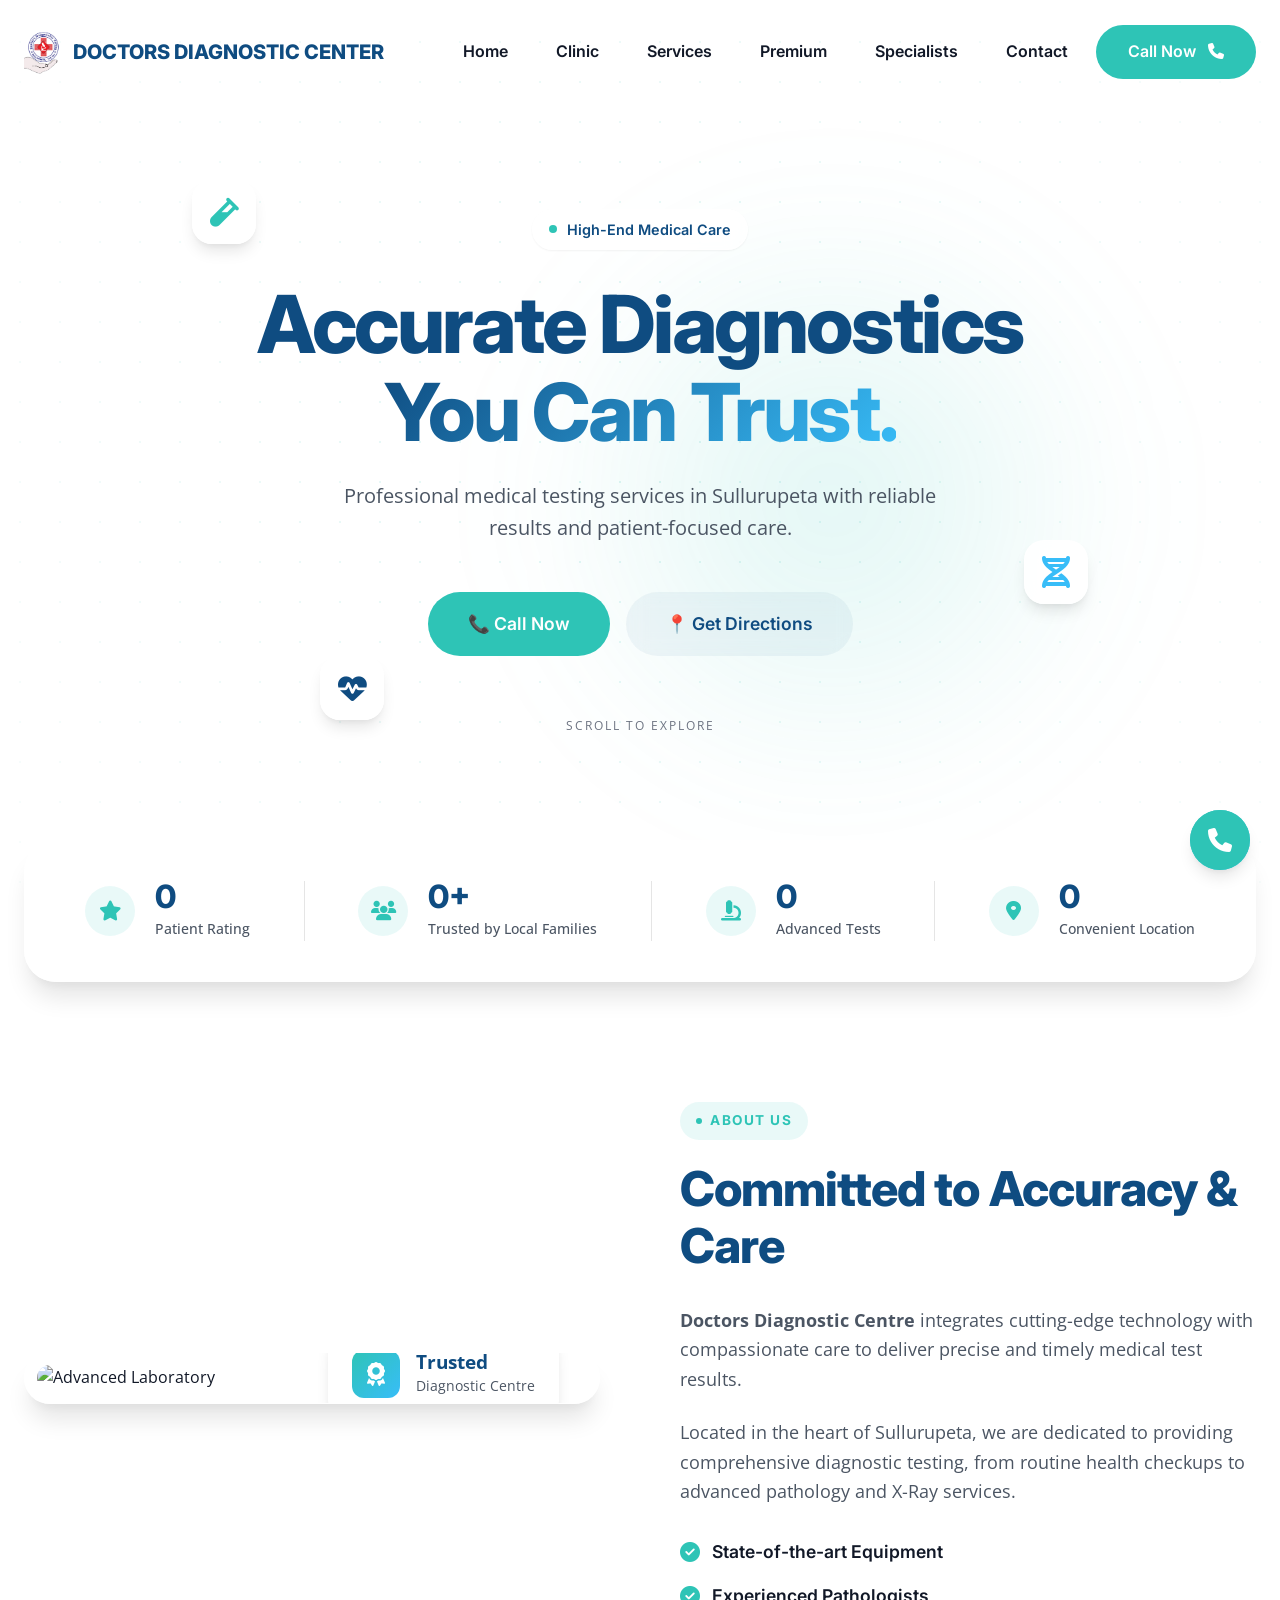
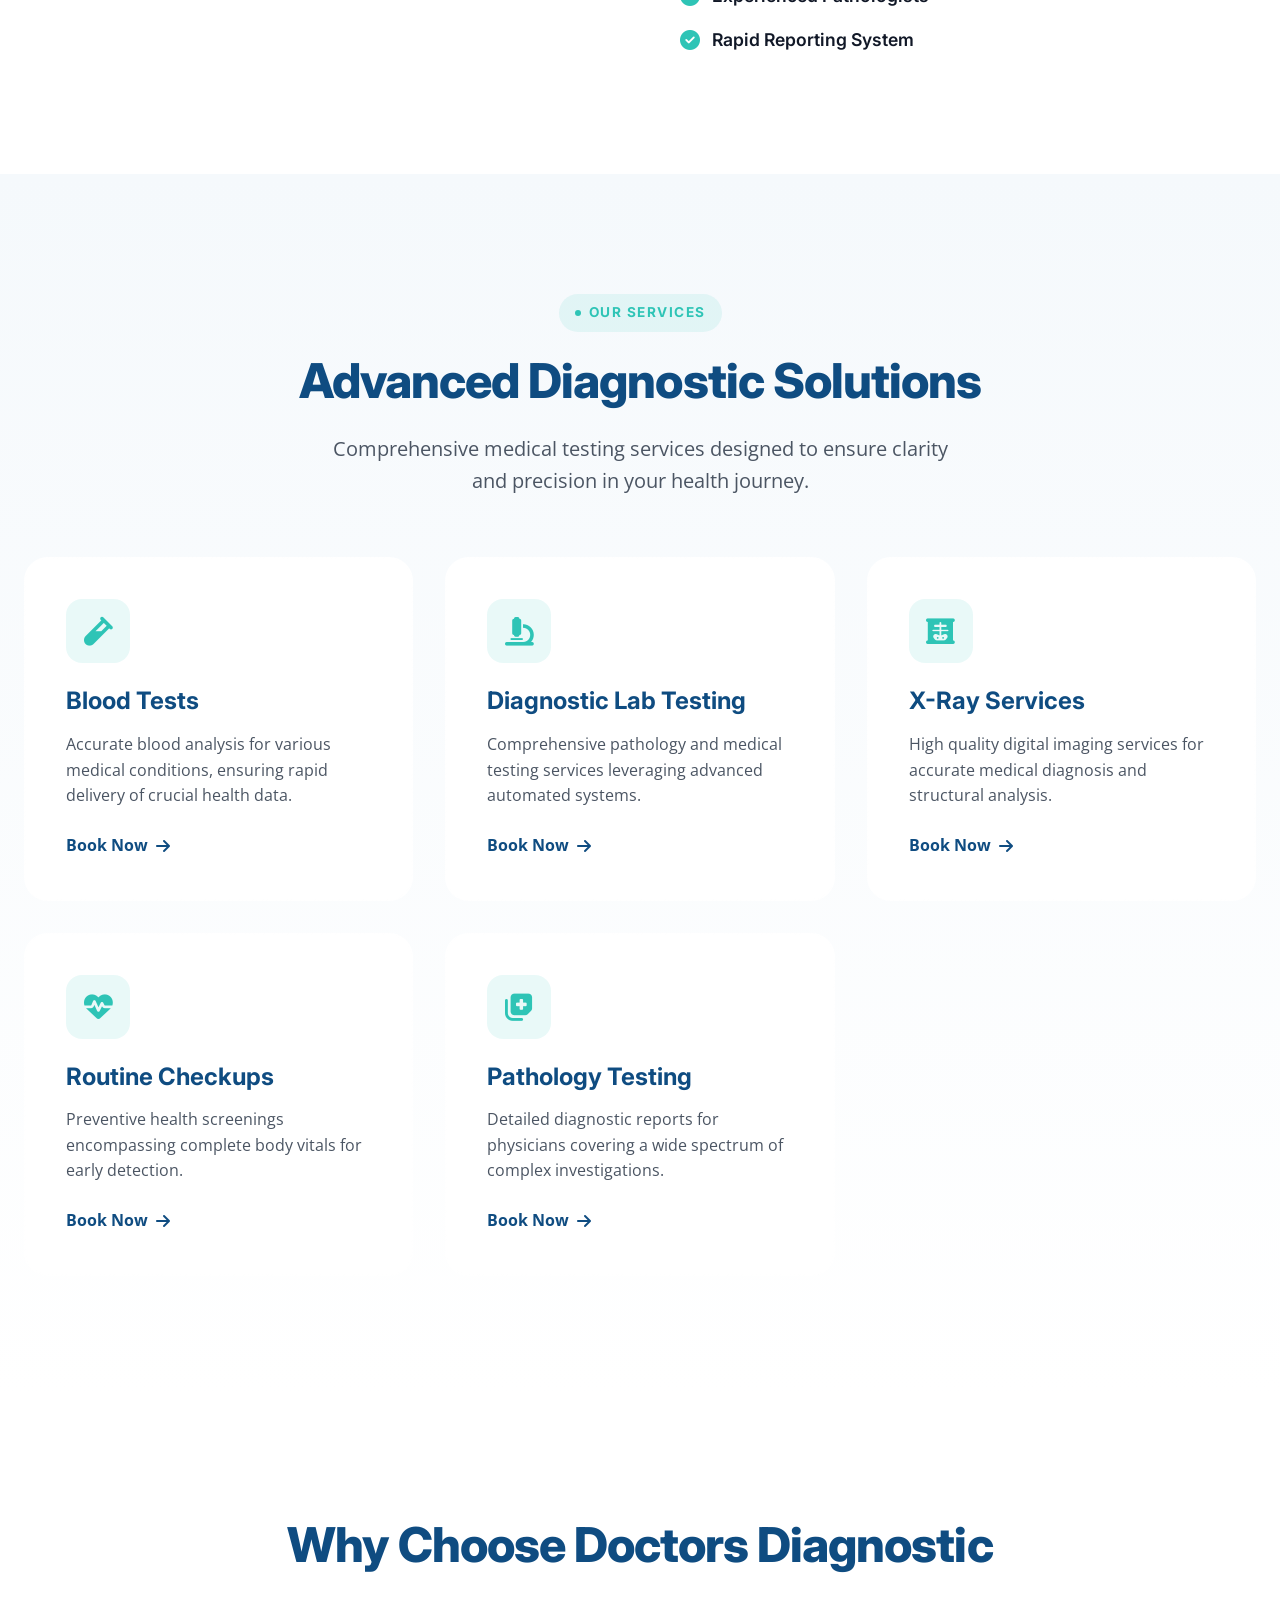
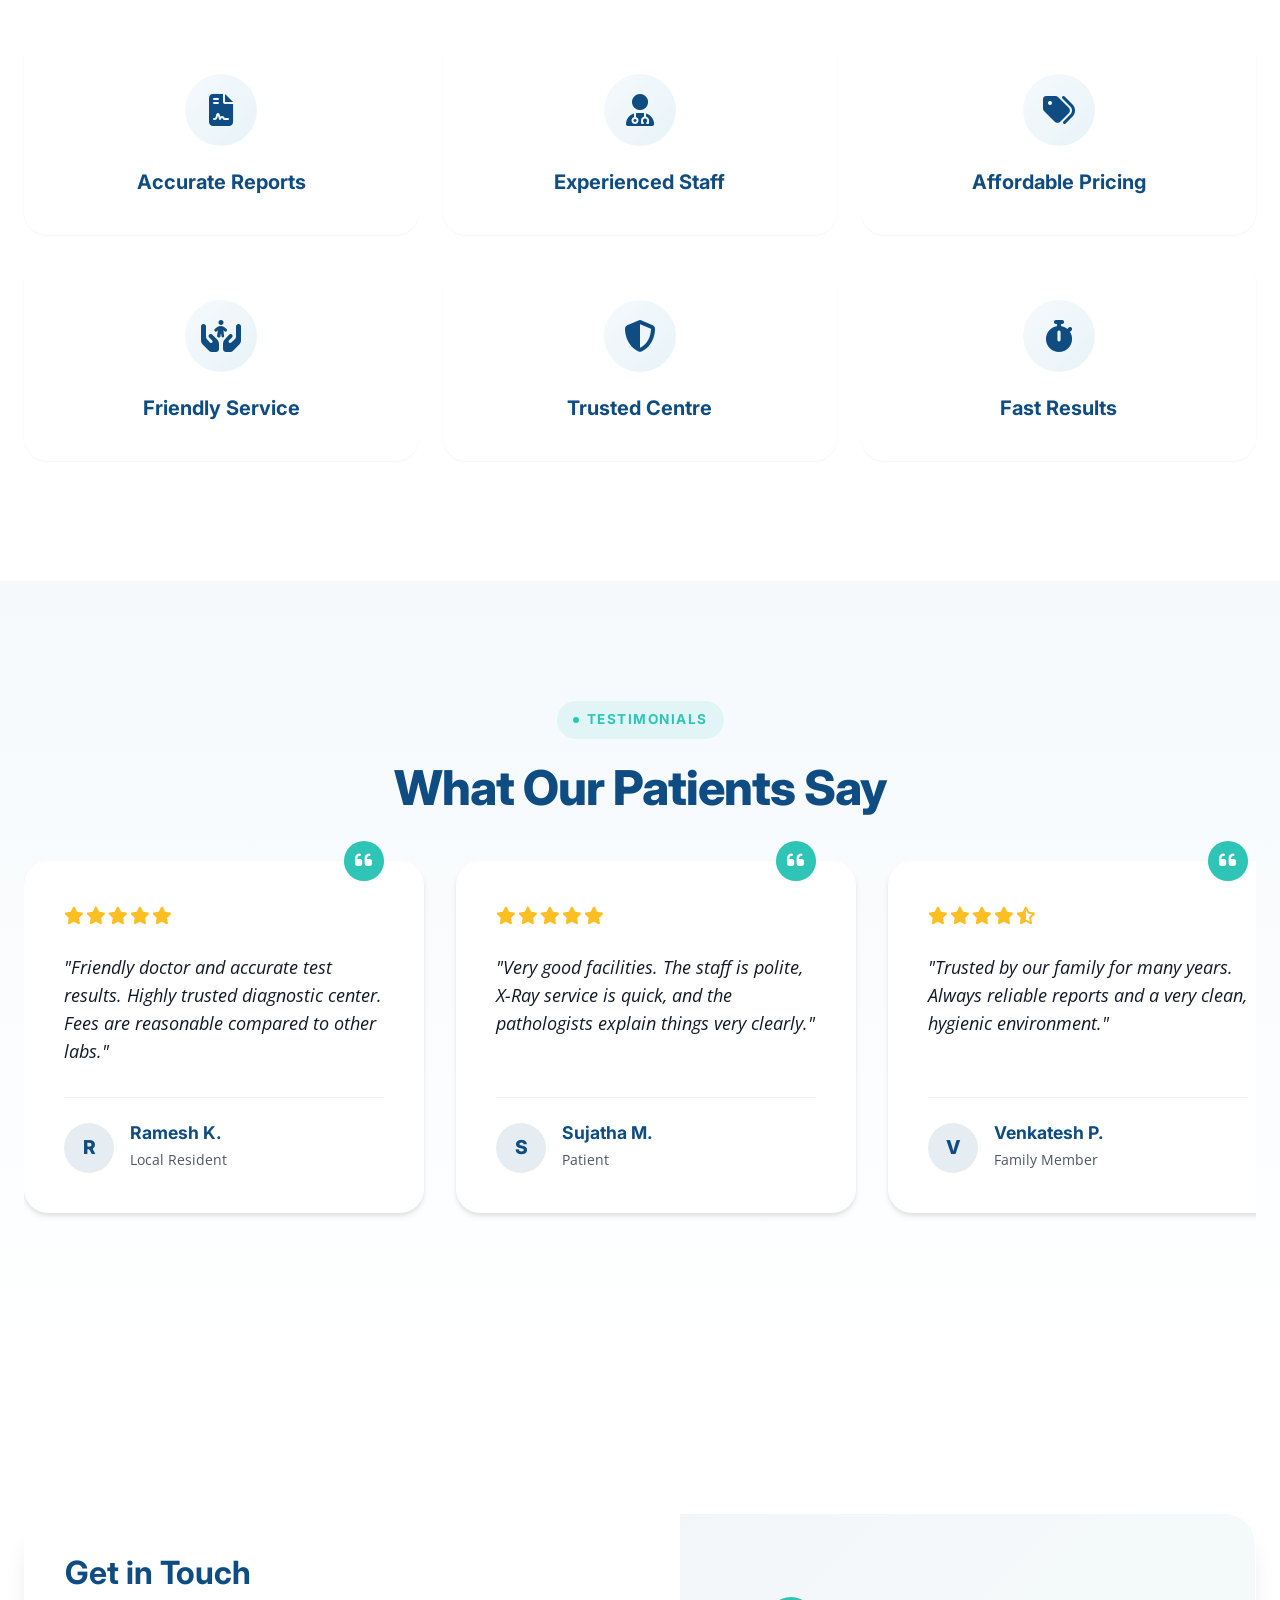
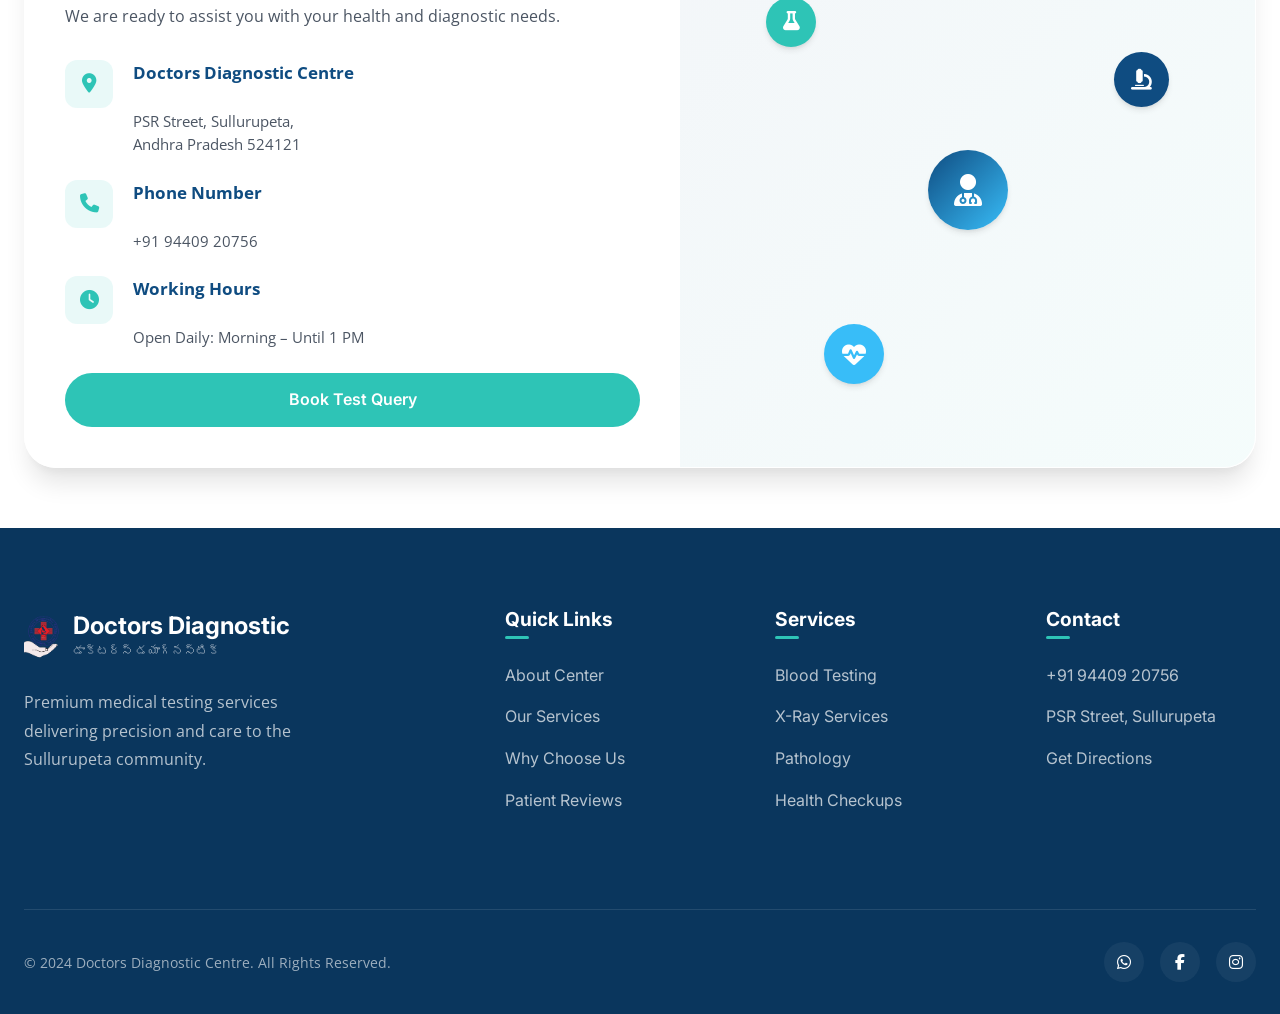
==== commit ca0fde09: "added code" ====
--- a/index.html
+++ b/index.html
@@ -410,7 +410,7 @@
                     <div class="footer-grid">
                         <div class="footer-brand">
                             <a href="#" class="logo">
-                                <i class="fa-solid fa-microscope"></i>
+                                <img src="images/ddc-logo-rb.png" alt="Doctors Diagnostic Centre" class="header-logo">
                                 <div class="logo-text">
                                     <h3>Doctors Diagnostic</h3>
                                     <span>డాక్టర్స్ డయాగ్నస్టిక్</span>
--- a/styles.css
+++ b/styles.css
@@ -348,7 +348,8 @@
     display: flex;
     align-items: center;
     position: relative;
-    padding-top: 140px;
+    padding-top: 144px;
+    padding-bottom: 100px;
     overflow: hidden;
     background-color: var(--bg-white);
 }
@@ -409,6 +410,7 @@
     display: flex;
     justify-content: center;
     text-align: center;
+    width: 100%;
 }
 
 .hero-content {
@@ -517,10 +519,7 @@
 }
 
 .scroll-indicator {
-    position: absolute;
-    bottom: 40px;
-    left: 50%;
-    transform: translateX(-50%);
+    margin-top: 60px;
     font-size: 12px;
     letter-spacing: 2px;
     color: #6B7280;
@@ -529,10 +528,10 @@
 
 @keyframes bounceScroll {
     0%,100% {
-        transform: translate(-50%,0);
+        transform: translateY(0);
     }
     50% {
-        transform: translate(-50%,8px);
+        transform: translateY(8px);
     }
 }
 
@@ -1169,6 +1168,85 @@
     background: var(--bg-white);
     position: relative;
     z-index: 2;
+}
+
+/* ==========================================================================
+   Equipment Hover Enhancements
+   ========================================================================== */
+.equipment-card {
+    transition: all 0.5s cubic-bezier(0.25, 1, 0.5, 1);
+    border: 1px solid transparent;
+}
+
+.equipment-overlay {
+    position: absolute;
+    bottom: 0;
+    left: 0;
+    right: 0;
+    top: 0;
+    background: linear-gradient(to top, rgba(15, 76, 129, 0.5) 0%, rgba(46, 196, 182, 0.1) 80%, transparent 100%);
+    opacity: 0;
+    transition: opacity 0.5s ease;
+    display: flex;
+    align-items: flex-end;
+    justify-content: center;
+    padding: 24px;
+    z-index: 5;
+    pointer-events: none;
+}
+
+.equipment-label {
+    color: #ffffff;
+    font-family: var(--font-heading);
+    font-size: 1.1rem;
+    font-weight: 600;
+    letter-spacing: 0.5px;
+    transform: translateY(20px);
+    opacity: 0;
+    transition: all 0.5s cubic-bezier(0.25, 1, 0.5, 1);
+    text-shadow: 0 2px 4px rgba(0,0,0,0.3);
+}
+
+@media (hover: hover) and (pointer: fine) {
+    .equipment-card:hover {
+        transform: translateY(-8px);
+        border-color: rgba(46, 196, 182, 0.3);
+        box-shadow: 0 15px 35px -5px rgba(0, 0, 0, 0.15), 0 0 15px rgba(46, 196, 182, 0.4);
+    }
+    
+    .equipment-card:hover .equipment-overlay {
+        opacity: 1;
+    }
+    
+    .equipment-card:hover .equipment-label {
+        transform: translateY(0);
+        opacity: 1;
+    }
+}
+
+@media (max-width: 768px) {
+    .equipment-overlay {
+        opacity: 1;
+        background: linear-gradient(to top, rgba(15, 76, 129, 0.6) 0%, transparent 80%);
+    }
+    
+    .equipment-label {
+        transform: translateY(0);
+        opacity: 1;
+        font-size: 1rem;
+    }
+    
+    .facility-card.equipment-card:active .facility-img,
+    .facility-card.equipment-card:hover .facility-img {
+        transform: scale(1);
+    }
+    
+    .facility-card.equipment-card:active,
+    .facility-card.equipment-card:hover {
+        transform: none;
+        border-color: transparent;
+        box-shadow: var(--shadow-md);
+    }
 }
 
 /* ==========================================================================
@@ -1684,32 +1762,22 @@
         font-size: 1.35rem;
     }
 
-    .nav-actions .nav-btn { 
-        display: none; /* Hide primary one since mobile nav can hold it, or show minimal */
-    }
+    .nav-actions .nav-btn { display: none; }
     
     .nav-links .nav-btn {
-        display: inline-flex;
+        display: inline-flex !important;
         margin-top: 24px;
         width: 100%;
-        max-width: 200px;
+        max-width: 250px;
     }
     
-    .nav-actions { 
-        display: flex; 
-        align-items: center; 
-        gap: 12px; 
-    }
-    
-    .mobile-menu-toggle { 
-        display: block; 
-        position: relative;
-        z-index: 1000;
-    }
+    .nav-actions { display: flex; align-items: center; gap: 12px; }
+    
+    .mobile-menu-toggle { display: block; position: relative; z-index: 1000; }
     
     .hero-title { font-size: 3rem; }
-    .hero-buttons { flex-direction: column; }
-    .btn-large { width: 100%; }
+    .hero-buttons { flex-direction: column; width: 100%; }
+    .hero-buttons .btn { width: 100%; }
     
     .floating-icons { display: none; }
     
@@ -1717,14 +1785,62 @@
     
     .stat-item { flex: 1 1 100%; justify-content: flex-start; }
     
-    .contact-info-panel { padding: 40px 24px; }
+    .contact-info-panel, .contact-form-panel { padding: 40px 24px !important; }
     .footer-grid { grid-template-columns: 1fr; }
     .footer-bottom { flex-direction: column; gap: 24px; text-align: center; }
 }
 
+@media (max-width: 768px) {
+    /* Header & Base */
+    html, body { max-width: 100vw; overflow-x: hidden; }
+    .clinic-name { white-space: normal; line-height: 1.2; font-size: 0.95rem; }
+    .header-logo { max-height: 40px; }
+    .logo { gap: 8px; }
+    
+    /* Hero */
+    .hero { padding-top: 110px; padding-bottom: 70px; min-height: auto; }
+    .hero-title { font-size: 2.2rem; margin-bottom: 16px; }
+    .hero-subtitle { font-size: 1rem; margin-bottom: 32px; padding: 0 10px; }
+    
+    /* Stats Section */
+    .trust-bar { margin-top: -30px; }
+    .trust-stats { display: grid; grid-template-columns: 1fr 1fr; gap: 24px; padding: 24px; border-radius: var(--radius-lg); }
+    .stat-item { flex-direction: column; text-align: center; gap: 8px; }
+    .stat-item h3 { font-size: 1.5rem; }
+    .stat-icon { margin: 0 auto; }
+    
+    /* Forms (Force inline grids to stack) */
+    form [style*="display:grid"], form [style*="display: grid"] {
+        grid-template-columns: 1fr !important;
+        gap: 16px !important;
+    }
+    .form-control { font-size: 16px; /* Prevents iOS zooming */ padding: 14px 16px; }
+    
+    /* Service Custom Multiselect */
+    .multiselect-dropdown { position: relative; max-height: 220px; box-shadow: none; border-top: none; border-radius: 0 0 var(--radius-md) var(--radius-md); border-width: 0 1px 1px 1px; }
+    .custom-multiselect.open .multiselect-tags-container { border-radius: var(--radius-md) var(--radius-md) 0 0; }
+    
+    /* Packages & Specialists */
+    .packages-grid { grid-template-columns: 1fr; gap: 24px; }
+    .package-card { padding: 30px 20px; }
+    .specialists-grid { grid-template-columns: 1fr; gap: 24px; }
+    
+    /* Equipment / Facilities Section */
+    .facilities-grid { grid-template-columns: 1fr; gap: 24px; }
+    .facility-img { height: 250px; }
+    
+    /* Map Container */
+    section > div > div[style*="height: 500px"] { height: 350px !important; }
+    
+    /* Typography & Sections */
+    .section { padding: 60px 0; }
+    .section-title { font-size: 2rem; }
+}
+
 @media (max-width: 480px) {
-    .hero-title { font-size: 2.5rem; }
-    .review-card-modern { width: 300px; padding: 30px; }
-    .section-title { font-size: 2.2rem; }
-    .experience-badge-modern { right: 20px; bottom: -30px; padding: 16px; }
-}
+    .review-card-modern { width: 280px; padding: 24px; }
+    .experience-badge-modern { right: 10px; bottom: -20px; padding: 12px; }
+    .badge-icon { width: 36px; height: 36px; font-size: 1.2rem; }
+    .badge-text strong { font-size: 1rem; }
+    .trust-stats { grid-template-columns: 1fr; } /* Stack vertically for very small screens */
+}
